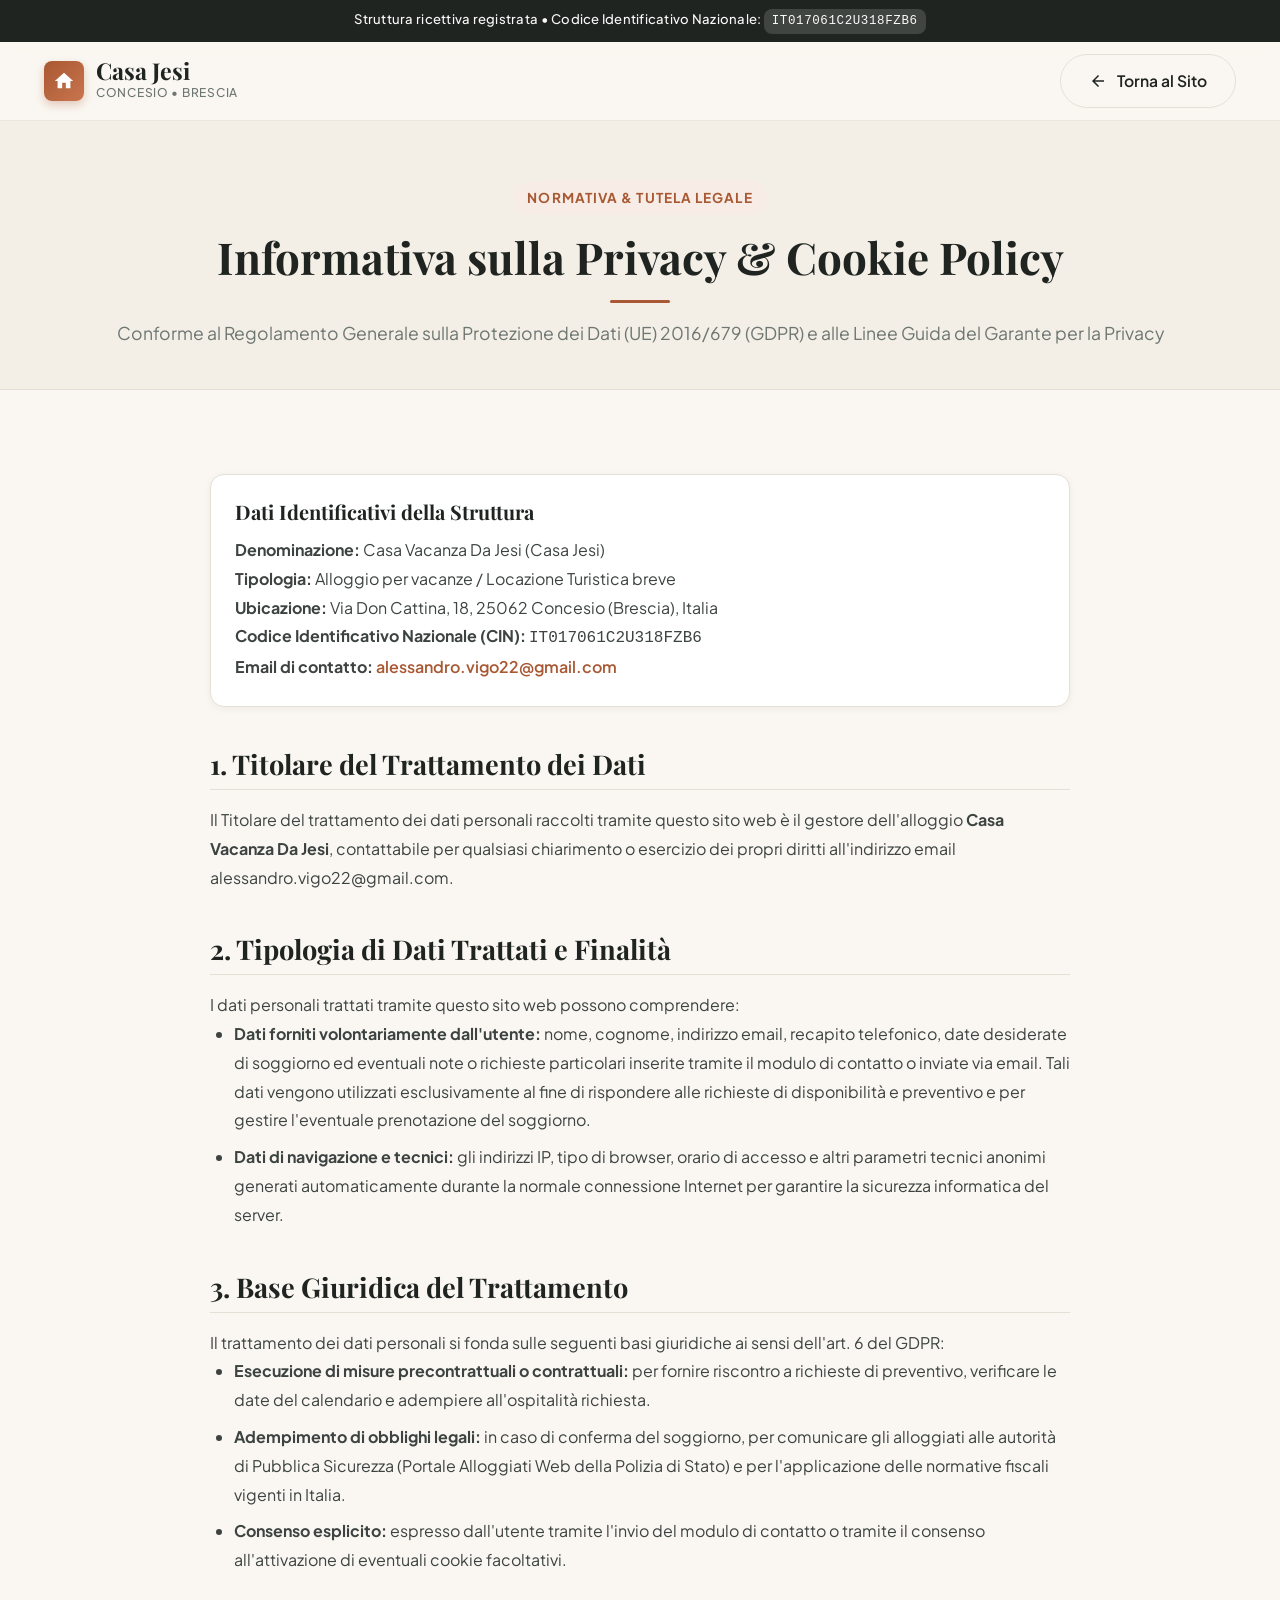
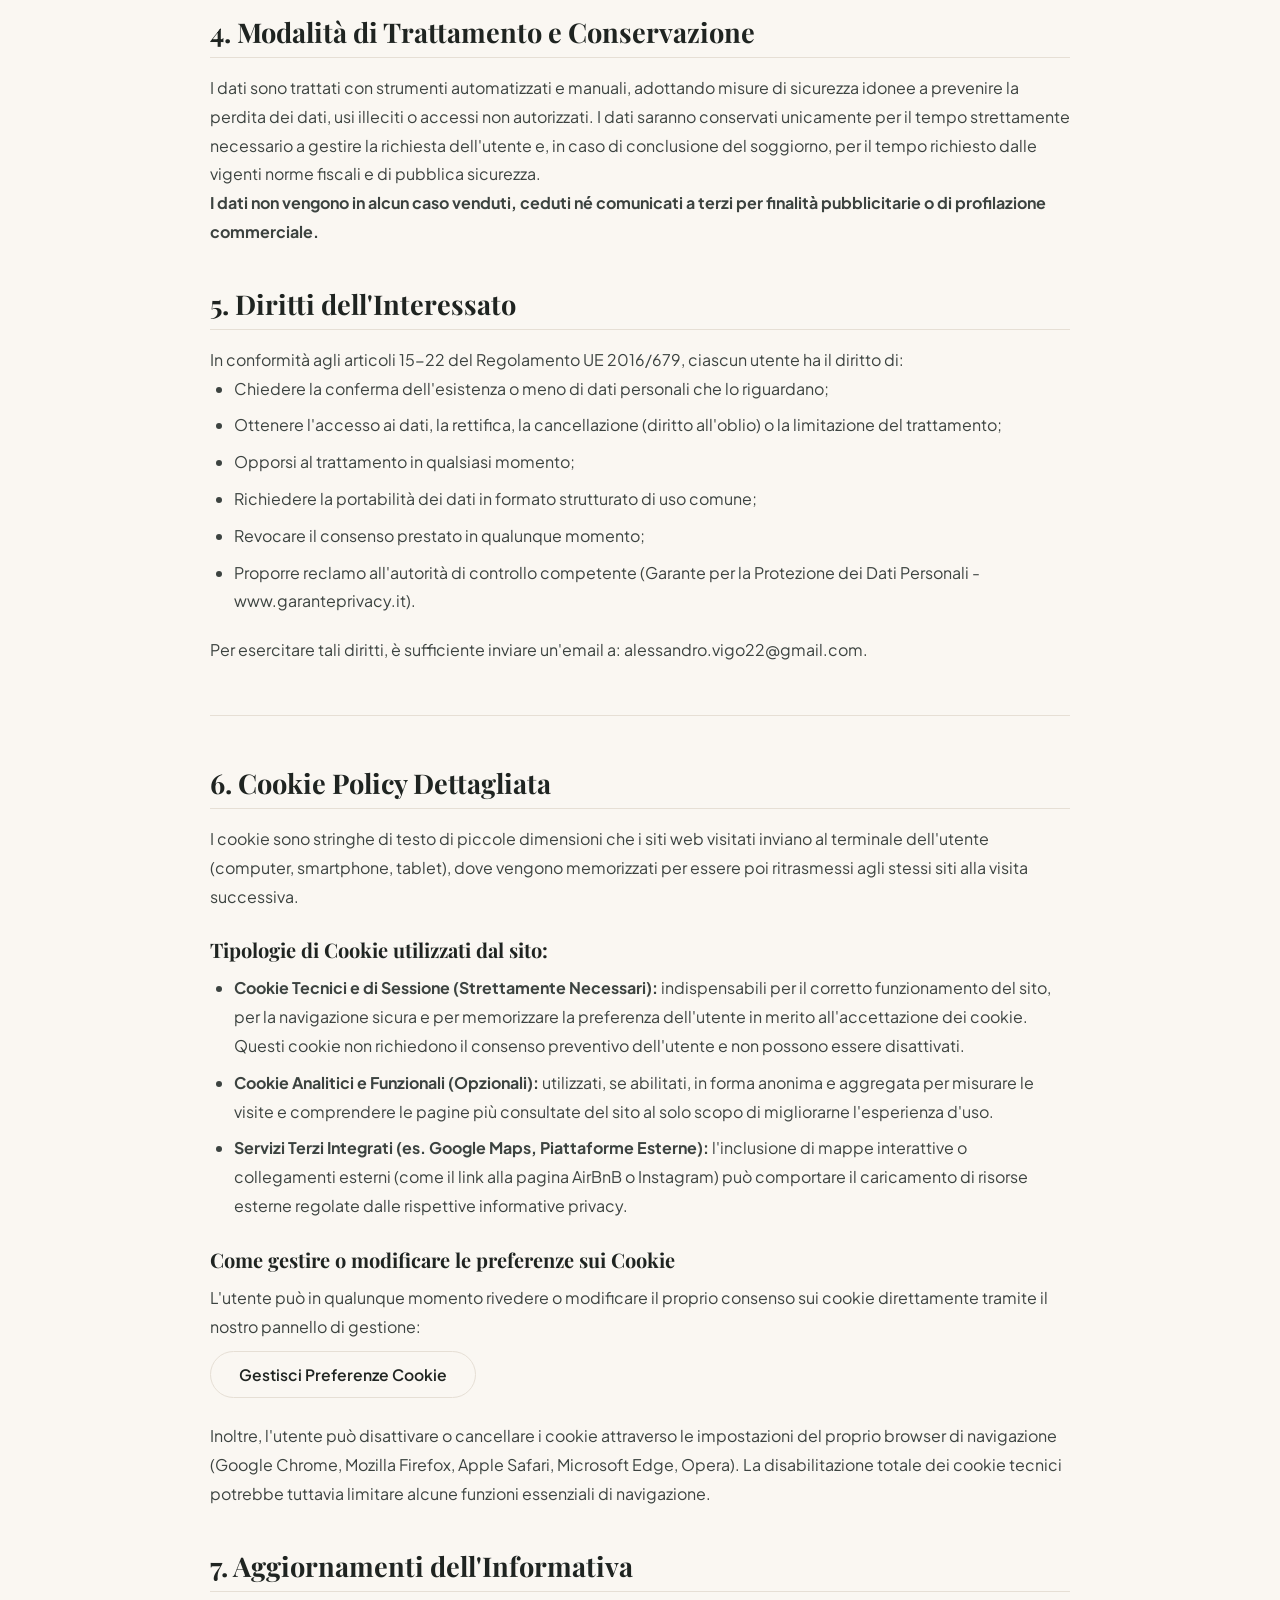
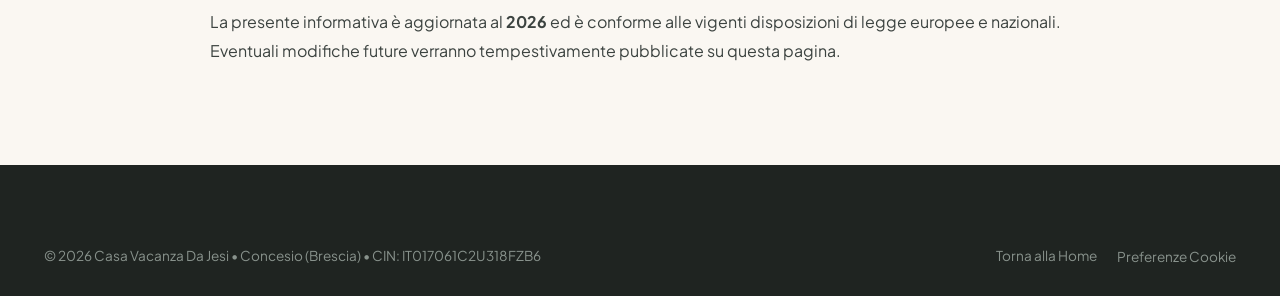
==== BB_Client_Concesio_1/privacy-cookie-policy.html @ 8df3681d "Prima versione del Sito" ====
<!DOCTYPE html>
<html lang="it">
<head>
  <meta charset="UTF-8">
  <meta name="viewport" content="width=device-width, initial-scale=1.0">
  <title>Privacy Policy & Cookie Policy | Casa Vacanza Da Jesi - Concesio (Brescia)</title>
  <meta name="description" content="Informativa sul trattamento dei dati personali (GDPR) e Cookie Policy di Casa Vacanza Da Jesi a Concesio, Brescia. Trasparenza e tutela legale.">
  <meta name="robots" content="noindex, follow">

  <!-- Google Fonts -->
  <link rel="preconnect" href="https://fonts.googleapis.com">
  <link rel="preconnect" href="https://fonts.gstatic.com" crossorigin>
  <link href="https://fonts.googleapis.com/css2?family=Playfair+Display:ital,wght@0,500;0,700;1,400&family=Plus+Jakarta+Sans:wght@400;500;600;700&display=swap" rel="stylesheet">

  <link rel="stylesheet" href="css/style.css">
  <style>
    .legal-page-header {
      padding: 60px 0 40px;
      background: var(--color-bg-alt);
      border-bottom: 1px solid var(--color-border);
      text-align: center;
    }
    .legal-content {
      padding: 60px 0 100px;
      max-width: 860px;
      margin: 0 auto;
      font-size: 1rem;
      line-height: 1.8;
      color: var(--color-text);
    }
    .legal-content h2 {
      font-size: 1.7rem;
      margin: 40px 0 16px;
      padding-bottom: 8px;
      border-bottom: 1px solid var(--color-border);
    }
    .legal-content h3 {
      font-size: 1.25rem;
      margin: 26px 0 12px;
    }
    .legal-content ul {
      list-style: disc;
      margin-left: 24px;
      margin-bottom: 20px;
    }
    .legal-content li {
      margin-bottom: 8px;
    }
    .legal-badge-card {
      background: var(--color-white);
      border: 1px solid var(--color-border);
      border-radius: var(--radius-md);
      padding: 24px;
      margin: 24px 0 36px;
      box-shadow: var(--shadow-sm);
    }
  </style>
</head>
<body>

  <!-- Top Announcement -->
  <div class="top-announcement">
    <span>Struttura ricettiva registrata • Codice Identificativo Nazionale: <span class="cin-badge">IT017061C2U318FZB6</span></span>
  </div>

  <!-- Header -->
  <header class="site-header">
    <div class="container">
      <div class="nav-wrapper">
        <a href="index.html" class="brand-logo" aria-label="Torna alla Home">
          <div class="brand-logo-icon">
            <svg viewBox="0 0 24 24"><path d="M10 20v-6h4v6h5v-8h3L12 3 2 12h3v8z"/></svg>
          </div>
          <div class="brand-title-wrap">
            <span class="brand-name">Casa Jesi</span>
            <span class="brand-tagline">Concesio • Brescia</span>
          </div>
        </a>

        <div class="header-cta-group">
          <a href="index.html" class="btn btn-outline">
            <svg viewBox="0 0 24 24"><path d="M20 11H7.83l5.59-5.59L12 4l-8 8 8 8 1.41-1.41L7.83 13H20v-2z"/></svg>
            Torna al Sito
          </a>
        </div>
      </div>
    </div>
  </header>

  <!-- Legal Header -->
  <div class="legal-page-header">
    <div class="container">
      <span class="section-badge">Normativa & Tutela Legale</span>
      <h1 class="section-title">Informativa sulla Privacy & Cookie Policy</h1>
      <p class="section-subtitle">Conforme al Regolamento Generale sulla Protezione dei Dati (UE) 2016/679 (GDPR) e alle Linee Guida del Garante per la Privacy</p>
    </div>
  </div>

  <!-- Main Legal Content -->
  <main class="container legal-content">

    <div class="legal-badge-card">
      <h3 style="margin-top:0;">Dati Identificativi della Struttura</h3>
      <p><strong>Denominazione:</strong> Casa Vacanza Da Jesi (Casa Jesi)</p>
      <p><strong>Tipologia:</strong> Alloggio per vacanze / Locazione Turistica breve</p>
      <p><strong>Ubicazione:</strong> Via Don Cattina, 18, 25062 Concesio (Brescia), Italia</p>
      <p><strong>Codice Identificativo Nazionale (CIN):</strong> <code>IT017061C2U318FZB6</code></p>
      <p><strong>Email di contatto:</strong> <a href="mailto:alessandro.vigo22@gmail.com" style="color:var(--color-primary); font-weight:600;">alessandro.vigo22@gmail.com</a></p>
    </div>

    <h2>1. Titolare del Trattamento dei Dati</h2>
    <p>Il Titolare del trattamento dei dati personali raccolti tramite questo sito web è il gestore dell'alloggio <strong>Casa Vacanza Da Jesi</strong>, contattabile per qualsiasi chiarimento o esercizio dei propri diritti all'indirizzo email <a href="mailto:alessandro.vigo22@gmail.com">alessandro.vigo22@gmail.com</a>.</p>

    <h2>2. Tipologia di Dati Trattati e Finalità</h2>
    <p>I dati personali trattati tramite questo sito web possono comprendere:</p>
    <ul>
      <li><strong>Dati forniti volontariamente dall'utente:</strong> nome, cognome, indirizzo email, recapito telefonico, date desiderate di soggiorno ed eventuali note o richieste particolari inserite tramite il modulo di contatto o inviate via email. Tali dati vengono utilizzati esclusivamente al fine di rispondere alle richieste di disponibilità e preventivo e per gestire l'eventuale prenotazione del soggiorno.</li>
      <li><strong>Dati di navigazione e tecnici:</strong> gli indirizzi IP, tipo di browser, orario di accesso e altri parametri tecnici anonimi generati automaticamente durante la normale connessione Internet per garantire la sicurezza informatica del server.</li>
    </ul>

    <h2>3. Base Giuridica del Trattamento</h2>
    <p>Il trattamento dei dati personali si fonda sulle seguenti basi giuridiche ai sensi dell'art. 6 del GDPR:</p>
    <ul>
      <li><strong>Esecuzione di misure precontrattuali o contrattuali:</strong> per fornire riscontro a richieste di preventivo, verificare le date del calendario e adempiere all'ospitalità richiesta.</li>
      <li><strong>Adempimento di obblighi legali:</strong> in caso di conferma del soggiorno, per comunicare gli alloggiati alle autorità di Pubblica Sicurezza (Portale Alloggiati Web della Polizia di Stato) e per l'applicazione delle normative fiscali vigenti in Italia.</li>
      <li><strong>Consenso esplicito:</strong> espresso dall'utente tramite l'invio del modulo di contatto o tramite il consenso all'attivazione di eventuali cookie facoltativi.</li>
    </ul>

    <h2>4. Modalità di Trattamento e Conservazione</h2>
    <p>I dati sono trattati con strumenti automatizzati e manuali, adottando misure di sicurezza idonee a prevenire la perdita dei dati, usi illeciti o accessi non autorizzati. I dati saranno conservati unicamente per il tempo strettamente necessario a gestire la richiesta dell'utente e, in caso di conclusione del soggiorno, per il tempo richiesto dalle vigenti norme fiscali e di pubblica sicurezza.</p>
    <p><strong>I dati non vengono in alcun caso venduti, ceduti né comunicati a terzi per finalità pubblicitarie o di profilazione commerciale.</strong></p>

    <h2>5. Diritti dell'Interessato</h2>
    <p>In conformità agli articoli 15-22 del Regolamento UE 2016/679, ciascun utente ha il diritto di:</p>
    <ul>
      <li>Chiedere la conferma dell'esistenza o meno di dati personali che lo riguardano;</li>
      <li>Ottenere l'accesso ai dati, la rettifica, la cancellazione (diritto all'oblio) o la limitazione del trattamento;</li>
      <li>Opporsi al trattamento in qualsiasi momento;</li>
      <li>Richiedere la portabilità dei dati in formato strutturato di uso comune;</li>
      <li>Revocare il consenso prestato in qualunque momento;</li>
      <li>Proporre reclamo all'autorità di controllo competente (Garante per la Protezione dei Dati Personali - <a href="https://www.garanteprivacy.it" target="_blank" rel="noopener">www.garanteprivacy.it</a>).</li>
    </ul>
    <p>Per esercitare tali diritti, è sufficiente inviare un'email a: <a href="mailto:alessandro.vigo22@gmail.com">alessandro.vigo22@gmail.com</a>.</p>

    <hr style="margin: 50px 0; border: none; border-top: 1px solid var(--color-border);">

    <h2>6. Cookie Policy Dettagliata</h2>
    <p>I cookie sono stringhe di testo di piccole dimensioni che i siti web visitati inviano al terminale dell'utente (computer, smartphone, tablet), dove vengono memorizzati per essere poi ritrasmessi agli stessi siti alla visita successiva.</p>

    <h3>Tipologie di Cookie utilizzati dal sito:</h3>
    <ul>
      <li><strong>Cookie Tecnici e di Sessione (Strettamente Necessari):</strong> indispensabili per il corretto funzionamento del sito, per la navigazione sicura e per memorizzare la preferenza dell'utente in merito all'accettazione dei cookie. Questi cookie non richiedono il consenso preventivo dell'utente e non possono essere disattivati.</li>
      <li><strong>Cookie Analitici e Funzionali (Opzionali):</strong> utilizzati, se abilitati, in forma anonima e aggregata per misurare le visite e comprendere le pagine più consultate del sito al solo scopo di migliorarne l'esperienza d'uso.</li>
      <li><strong>Servizi Terzi Integrati (es. Google Maps, Piattaforme Esterne):</strong> l'inclusione di mappe interattive o collegamenti esterni (come il link alla pagina AirBnB o Instagram) può comportare il caricamento di risorse esterne regolate dalle rispettive informative privacy.</li>
    </ul>

    <h3>Come gestire o modificare le preferenze sui Cookie</h3>
    <p>L'utente può in qualunque momento rivedere o modificare il proprio consenso sui cookie direttamente tramite il nostro pannello di gestione:</p>
    <p>
      <button type="button" class="btn btn-outline manage-cookies-trigger" style="margin-top: 10px;">
        Gestisci Preferenze Cookie
      </button>
    </p>

    <p style="margin-top: 24px;">Inoltre, l'utente può disattivare o cancellare i cookie attraverso le impostazioni del proprio browser di navigazione (Google Chrome, Mozilla Firefox, Apple Safari, Microsoft Edge, Opera). La disabilitazione totale dei cookie tecnici potrebbe tuttavia limitare alcune funzioni essenziali di navigazione.</p>

    <h2>7. Aggiornamenti dell'Informativa</h2>
    <p>La presente informativa è aggiornata al <strong>2026</strong> ed è conforme alle vigenti disposizioni di legge europee e nazionali. Eventuali modifiche future verranno tempestivamente pubblicate su questa pagina.</p>

  </main>

  <!-- Footer -->
  <footer class="site-footer">
    <div class="container">
      <div class="footer-bottom" style="border:none; padding-top:0;">
        <p>&copy; 2026 Casa Vacanza Da Jesi • Concesio (Brescia) • CIN: IT017061C2U318FZB6</p>
        <div class="footer-legal-links">
          <a href="index.html">Torna alla Home</a>
          <button type="button" class="manage-cookies-trigger">Preferenze Cookie</button>
        </div>
      </div>
    </div>
  </footer>

  <!-- Modale Preferenze Cookie -->
  <div class="cookie-modal-overlay" id="cookieModal" role="dialog" aria-modal="true" aria-labelledby="cookieModalTitle">
    <div class="cookie-modal">
      <div class="cookie-modal-header">
        <h3 id="cookieModalTitle">Preferenze sui Cookie</h3>
        <button type="button" class="cookie-modal-close" id="cookieModalClose" aria-label="Chiudi modale">&times;</button>
      </div>
      <div class="cookie-modal-body">
        <p>In conformità al Regolamento UE 2016/679 (GDPR), puoi scegliere quali categorie di cookie autorizzare durante la navigazione.</p>
        
        <div class="cookie-category">
          <div class="cookie-cat-top">
            <h4>Cookie Tecnici & Funzionali</h4>
            <span class="cookie-cat-status">Sempre Attivi</span>
          </div>
          <p>Indispensabili per consentire la corretta fruizione dei contenuti, la navigazione fluida e la memorizzazione della scelta del consenso.</p>
        </div>

        <div class="cookie-category">
          <div class="cookie-cat-top">
            <h4>Cookie Analitici Anonimi</h4>
            <label class="switch">
              <input type="checkbox" id="cookieAnalytics" checked>
              <span class="slider"></span>
            </label>
          </div>
          <p>Consentono di raccogliere dati statistici aggregati ed anonimi sulle visite al fine di ottimizzare prestazioni e usabilità del sito.</p>
        </div>

        <div class="cookie-category">
          <div class="cookie-cat-top">
            <h4>Cookie di Terze Parti & Mappe</h4>
            <label class="switch">
              <input type="checkbox" id="cookieMarketing">
              <span class="slider"></span>
            </label>
          </div>
          <p>Utilizzati per consentire l'interazione con servizi esterni avanzati come mappe interattive esterne e contenuti multimediali.</p>
        </div>
      </div>
      <div class="cookie-modal-footer">
        <button type="button" class="btn btn-outline" onclick="document.getElementById('cookieModal').classList.remove('active');">Annulla</button>
        <button type="button" class="btn btn-primary" id="cookieSavePrefs">Salva Preferenze</button>
      </div>
    </div>
  </div>

  <script src="js/main.js"></script>
</body>
</html>
---- BB_Client_Concesio_1/css/style.css ----
/* ==========================================================================
   CASA VACANZA DA JESI - CONCESIO (BRESCIA)
   Stile Elegante, Moderno e Totalmente Responsive
   ========================================================================== */

:root {
  /* Palette cromatica calda e raffinata */
  --color-primary: #a85832;
  --color-primary-hover: #8e4725;
  --color-primary-light: #f7ede6;
  --color-primary-rgb: 168, 88, 50;

  --color-accent: #2e5339;
  --color-accent-light: #eaf2ec;
  --color-gold: #c59b27;
  --color-airbnb: #ff385c;
  --color-airbnb-hover: #e00b41;

  --color-dark: #1f2421;
  --color-dark-surface: #2b322e;
  --color-text: #3c4340;
  --color-text-muted: #6e7672;
  --color-text-light: #f8f9fa;

  --color-bg: #faf7f2;
  --color-bg-alt: #f3eee6;
  --color-white: #ffffff;
  --color-border: #e6dfd5;
  --color-border-subtle: #efeae2;

  /* Tipografia */
  --font-serif: 'Playfair Display', Georgia, serif;
  --font-sans: 'Plus Jakarta Sans', -apple-system, BlinkMacSystemFont, 'Segoe UI', Roboto, Helvetica, Arial, sans-serif;

  /* Transizioni ed ombreggiature */
  --transition-fast: 0.2s cubic-bezier(0.16, 1, 0.3, 1);
  --transition-normal: 0.35s cubic-bezier(0.16, 1, 0.3, 1);
  --shadow-sm: 0 2px 8px rgba(31, 36, 33, 0.05);
  --shadow-md: 0 8px 24px rgba(31, 36, 33, 0.08);
  --shadow-lg: 0 16px 40px rgba(31, 36, 33, 0.12);
  --shadow-xl: 0 24px 60px rgba(31, 36, 33, 0.16);

  /* Spaziature e raggio */
  --radius-sm: 8px;
  --radius-md: 14px;
  --radius-lg: 20px;
  --radius-full: 9999px;
  --container-max: 1240px;
}

/* Reset universale */
*, *::before, *::after {
  box-sizing: border-box;
  margin: 0;
  padding: 0;
}

html {
  font-size: 16px;
  scroll-behavior: smooth;
  scroll-padding-top: 80px;
  -webkit-text-size-adjust: 100%;
}

body {
  font-family: var(--font-sans);
  background-color: var(--color-bg);
  color: var(--color-text);
  line-height: 1.65;
  -webkit-font-smoothing: antialiased;
  -moz-osx-font-smoothing: grayscale;
  overflow-x: hidden;
}

img {
  max-width: 100%;
  height: auto;
  display: block;
}

a {
  color: inherit;
  text-decoration: none;
  transition: color var(--transition-fast);
}

button, input, select, textarea {
  font-family: inherit;
  font-size: inherit;
}

ul {
  list-style: none;
}

.container {
  width: 100%;
  max-width: var(--container-max);
  margin-left: auto;
  margin-right: auto;
  padding-left: 24px;
  padding-right: 24px;
}

/* ==========================================================================
   TIPOGRAFIA & TITOLI
   ========================================================================== */

h1, h2, h3, h4, h5, h6 {
  font-family: var(--font-serif);
  color: var(--color-dark);
  line-height: 1.25;
  font-weight: 700;
}

.section-badge {
  display: inline-flex;
  align-items: center;
  gap: 8px;
  padding: 6px 14px;
  background-color: var(--color-primary-light);
  color: var(--color-primary);
  font-size: 0.85rem;
  font-weight: 700;
  letter-spacing: 0.08em;
  text-transform: uppercase;
  border-radius: var(--radius-full);
  margin-bottom: 14px;
}

.section-badge svg {
  width: 14px;
  height: 14px;
  fill: currentColor;
}

.section-header {
  text-align: center;
  max-width: 760px;
  margin: 0 auto 52px;
}

.section-title {
  font-size: clamp(2rem, 3.5vw, 2.75rem);
  margin-bottom: 16px;
  position: relative;
}

.section-title::after {
  content: '';
  display: block;
  width: 60px;
  height: 3px;
  background-color: var(--color-primary);
  margin: 16px auto 0;
  border-radius: 2px;
}

.section-subtitle {
  font-size: 1.1rem;
  color: var(--color-text-muted);
  line-height: 1.7;
}

/* ==========================================================================
   PULSANTI & COMPONENTI UI
   ========================================================================== */

.btn {
  display: inline-flex;
  align-items: center;
  justify-content: center;
  gap: 10px;
  padding: 13px 28px;
  border-radius: var(--radius-full);
  font-weight: 600;
  font-size: 0.98rem;
  cursor: pointer;
  border: 1px solid transparent;
  transition: all var(--transition-normal);
  text-align: center;
  white-space: nowrap;
}

.btn svg {
  width: 18px;
  height: 18px;
  fill: currentColor;
  flex-shrink: 0;
  transition: transform var(--transition-fast);
}

.btn:hover svg {
  transform: translateX(3px);
}

.btn-primary {
  background-color: var(--color-primary);
  color: var(--color-white);
  box-shadow: 0 4px 14px rgba(var(--color-primary-rgb), 0.35);
}

.btn-primary:hover {
  background-color: var(--color-primary-hover);
  box-shadow: 0 6px 20px rgba(var(--color-primary-rgb), 0.45);
  transform: translateY(-2px);
}

.btn-airbnb {
  background-color: var(--color-airbnb);
  color: var(--color-white);
  box-shadow: 0 4px 14px rgba(255, 56, 92, 0.35);
}

.btn-airbnb:hover {
  background-color: var(--color-airbnb-hover);
  box-shadow: 0 6px 20px rgba(255, 56, 92, 0.45);
  transform: translateY(-2px);
}

.btn-outline {
  background-color: transparent;
  color: var(--color-dark);
  border-color: var(--color-border);
}

.btn-outline:hover {
  background-color: var(--color-white);
  border-color: var(--color-primary);
  color: var(--color-primary);
  transform: translateY(-2px);
  box-shadow: var(--shadow-sm);
}

.btn-white {
  background-color: var(--color-white);
  color: var(--color-dark);
  box-shadow: var(--shadow-md);
}

.btn-white:hover {
  background-color: var(--color-primary-light);
  color: var(--color-primary);
  transform: translateY(-2px);
}

/* ==========================================================================
   TOP BAR AVVISO & CIN IDENTIFICATIVO
   ========================================================================== */

.top-announcement {
  background-color: var(--color-dark);
  color: var(--color-text-light);
  font-size: 0.82rem;
  padding: 8px 16px;
  display: flex;
  align-items: center;
  justify-content: center;
  gap: 16px;
  text-align: center;
  font-weight: 500;
  letter-spacing: 0.02em;
}

.top-announcement a {
  color: #ff9d76;
  text-decoration: underline;
  margin-left: 6px;
}

.top-announcement a:hover {
  color: var(--color-white);
}

.cin-badge {
  display: inline-block;
  background: rgba(255, 255, 255, 0.15);
  padding: 2px 8px;
  border-radius: var(--radius-sm);
  font-family: monospace;
  font-size: 0.78rem;
  letter-spacing: 0.05em;
}

/* ==========================================================================
   HEADER & NAVBAR
   ========================================================================== */

.site-header {
  position: sticky;
  top: 0;
  z-index: 1000;
  background-color: rgba(250, 247, 242, 0.95);
  backdrop-filter: blur(12px);
  -webkit-backdrop-filter: blur(12px);
  border-bottom: 1px solid rgba(230, 223, 213, 0.7);
  transition: all var(--transition-normal);
}

.site-header.scrolled {
  background-color: rgba(255, 255, 255, 0.98);
  box-shadow: var(--shadow-md);
  border-bottom-color: var(--color-border);
}

.nav-wrapper {
  display: flex;
  align-items: center;
  justify-content: space-between;
  height: 78px;
}

.brand-logo {
  display: flex;
  align-items: center;
  gap: 12px;
  font-family: var(--font-serif);
  font-size: 1.45rem;
  font-weight: 700;
  color: var(--color-dark);
}

.brand-logo-icon {
  width: 40px;
  height: 40px;
  background: linear-gradient(135deg, var(--color-primary), #c9754f);
  color: var(--color-white);
  border-radius: var(--radius-sm);
  display: flex;
  align-items: center;
  justify-content: center;
  box-shadow: 0 4px 10px rgba(var(--color-primary-rgb), 0.3);
}

.brand-logo-icon svg {
  width: 22px;
  height: 22px;
  fill: currentColor;
}

.brand-title-wrap {
  display: flex;
  flex-direction: column;
}

.brand-name {
  line-height: 1.1;
}

.brand-tagline {
  font-family: var(--font-sans);
  font-size: 0.75rem;
  font-weight: 500;
  color: var(--color-text-muted);
  letter-spacing: 0.06em;
  text-transform: uppercase;
}

.nav-links {
  display: flex;
  align-items: center;
  gap: 28px;
}

.nav-link {
  font-size: 0.95rem;
  font-weight: 500;
  color: var(--color-text);
  position: relative;
  padding: 6px 0;
}

.nav-link::after {
  content: '';
  position: absolute;
  bottom: 0;
  left: 0;
  width: 0;
  height: 2px;
  background-color: var(--color-primary);
  transition: width var(--transition-fast);
}

.nav-link:hover {
  color: var(--color-primary);
}

.nav-link:hover::after {
  width: 100%;
}

.header-cta-group {
  display: flex;
  align-items: center;
  gap: 12px;
}

.mobile-menu-btn {
  display: none;
  background: transparent;
  border: none;
  width: 44px;
  height: 44px;
  cursor: pointer;
  padding: 8px;
  flex-direction: column;
  justify-content: space-around;
  z-index: 1100;
}

.mobile-menu-btn span {
  display: block;
  width: 100%;
  height: 2.5px;
  background-color: var(--color-dark);
  border-radius: 2px;
  transition: all var(--transition-fast);
}

.mobile-menu-btn.active span:nth-child(1) {
  transform: translateY(8px) rotate(45deg);
}

.mobile-menu-btn.active span:nth-child(2) {
  opacity: 0;
}

.mobile-menu-btn.active span:nth-child(3) {
  transform: translateY(-8px) rotate(-45deg);
}

/* ==========================================================================
   HERO SECTION
   ========================================================================== */

.hero-section {
  position: relative;
  min-height: calc(100vh - 120px);
  display: flex;
  align-items: center;
  padding: 60px 0 90px;
  background: radial-gradient(circle at 10% 20%, rgba(168, 88, 50, 0.06) 0%, transparent 60%),
              radial-gradient(circle at 90% 80%, rgba(46, 83, 57, 0.05) 0%, transparent 60%),
              var(--color-bg);
  overflow: hidden;
}

.hero-grid {
  display: grid;
  grid-template-columns: 1.15fr 0.85fr;
  gap: 50px;
  align-items: center;
}

.hero-content {
  z-index: 2;
}

.airbnb-badge-hero {
  display: inline-flex;
  align-items: center;
  gap: 8px;
  background: var(--color-white);
  border: 1px solid var(--color-border);
  padding: 7px 16px;
  border-radius: var(--radius-full);
  font-size: 0.88rem;
  font-weight: 600;
  color: var(--color-dark);
  box-shadow: var(--shadow-sm);
  margin-bottom: 22px;
}

.airbnb-badge-hero svg.icon-airbnb {
  width: 18px;
  height: 18px;
  fill: var(--color-airbnb);
}

.airbnb-badge-hero .rating-stars {
  color: #f5a623;
  display: inline-flex;
  gap: 2px;
}

.hero-title {
  font-size: clamp(2.4rem, 4.5vw, 3.8rem);
  line-height: 1.15;
  margin-bottom: 20px;
  color: var(--color-dark);
}

.hero-title span.highlight {
  color: var(--color-primary);
  font-style: italic;
  font-weight: 400;
}

.hero-description {
  font-size: 1.15rem;
  line-height: 1.7;
  color: var(--color-text-muted);
  margin-bottom: 34px;
  max-width: 580px;
}

.hero-actions {
  display: flex;
  flex-wrap: wrap;
  gap: 16px;
  margin-bottom: 40px;
}

.hero-features-pill {
  display: flex;
  flex-wrap: wrap;
  gap: 10px;
  padding-top: 24px;
  border-top: 1px solid var(--color-border);
}

.feature-pill-item {
  display: inline-flex;
  align-items: center;
  gap: 7px;
  padding: 6px 14px;
  background: var(--color-white);
  border: 1px solid var(--color-border-subtle);
  border-radius: var(--radius-full);
  font-size: 0.85rem;
  font-weight: 500;
  color: var(--color-dark);
  box-shadow: 0 1px 4px rgba(0,0,0,0.03);
}

.feature-pill-item svg {
  width: 16px;
  height: 16px;
  fill: var(--color-primary);
}

/* Immagine Hero Visual */
.hero-visual {
  position: relative;
  z-index: 1;
}

.hero-card-main {
  position: relative;
  border-radius: var(--radius-lg);
  overflow: hidden;
  box-shadow: var(--shadow-xl);
  border: 6px solid var(--color-white);
}

.hero-card-main img {
  width: 100%;
  height: 480px;
  object-fit: cover;
  transition: transform 0.6s ease;
}

.hero-card-main:hover img {
  transform: scale(1.03);
}

.hero-floating-card {
  position: absolute;
  bottom: -24px;
  left: -24px;
  background: rgba(255, 255, 255, 0.95);
  backdrop-filter: blur(10px);
  padding: 18px 24px;
  border-radius: var(--radius-md);
  box-shadow: var(--shadow-lg);
  border: 1px solid var(--color-border);
  display: flex;
  align-items: center;
  gap: 16px;
  max-width: 290px;
}

.floating-icon {
  width: 46px;
  height: 46px;
  border-radius: 50%;
  background: var(--color-primary-light);
  color: var(--color-primary);
  display: flex;
  align-items: center;
  justify-content: center;
  flex-shrink: 0;
}

.floating-icon svg {
  width: 24px;
  height: 24px;
  fill: currentColor;
}

.floating-text h4 {
  font-family: var(--font-sans);
  font-size: 0.95rem;
  font-weight: 700;
  margin-bottom: 2px;
}

.floating-text p {
  font-size: 0.8rem;
  color: var(--color-text-muted);
  line-height: 1.3;
}

/* ==========================================================================
   SEZIONE PANORAMICA CASA & PUNTI DI FORZA
   ========================================================================== */

.about-section {
  padding: 100px 0;
  background-color: var(--color-white);
}

.about-grid {
  display: grid;
  grid-template-columns: 1fr 1fr;
  gap: 60px;
  align-items: center;
}

.about-images-collage {
  position: relative;
  display: grid;
  grid-template-columns: 1.2fr 0.8fr;
  gap: 18px;
}

.collage-item {
  border-radius: var(--radius-md);
  overflow: hidden;
  box-shadow: var(--shadow-md);
}

.collage-item img {
  width: 100%;
  height: 100%;
  object-fit: cover;
  transition: transform var(--transition-normal);
}

.collage-item:hover img {
  transform: scale(1.05);
}

.collage-item.main {
  grid-row: span 2;
  height: 460px;
}

.collage-item.sub {
  height: 221px;
}

.about-text h2 {
  font-size: clamp(2rem, 3.2vw, 2.6rem);
  margin-bottom: 20px;
}

.about-text p {
  font-size: 1.05rem;
  color: var(--color-text);
  margin-bottom: 20px;
  line-height: 1.75;
}

.stats-grid {
  display: grid;
  grid-template-columns: repeat(4, 1fr);
  gap: 16px;
  margin: 34px 0;
  padding: 24px;
  background: var(--color-bg);
  border-radius: var(--radius-md);
  border: 1px solid var(--color-border);
}

.stat-item {
  text-align: center;
}

.stat-number {
  font-family: var(--font-serif);
  font-size: 2.2rem;
  font-weight: 700;
  color: var(--color-primary);
  line-height: 1;
  margin-bottom: 6px;
}

.stat-label {
  font-size: 0.82rem;
  font-weight: 600;
  color: var(--color-text-muted);
  text-transform: uppercase;
  letter-spacing: 0.05em;
}

/* ==========================================================================
   GALLERIA AMBIENTI (INTERATTIVA & LIGHTBOX)
   ========================================================================== */

.gallery-section {
  padding: 100px 0;
  background-color: var(--color-bg);
}

.gallery-filter-tabs {
  display: flex;
  align-items: center;
  justify-content: center;
  flex-wrap: wrap;
  gap: 10px;
  margin-bottom: 40px;
}

.filter-btn {
  background: var(--color-white);
  border: 1px solid var(--color-border);
  padding: 9px 20px;
  border-radius: var(--radius-full);
  font-size: 0.92rem;
  font-weight: 600;
  color: var(--color-dark);
  cursor: pointer;
  transition: all var(--transition-fast);
}

.filter-btn:hover {
  background: var(--color-primary-light);
  border-color: var(--color-primary);
  color: var(--color-primary);
}

.filter-btn.active {
  background: var(--color-primary);
  color: var(--color-white);
  border-color: var(--color-primary);
  box-shadow: 0 4px 12px rgba(var(--color-primary-rgb), 0.3);
}

.gallery-grid {
  display: grid;
  grid-template-columns: repeat(auto-fill, minmax(350px, 1fr));
  gap: 24px;
}

.gallery-card {
  position: relative;
  background: var(--color-white);
  border-radius: var(--radius-md);
  overflow: hidden;
  box-shadow: var(--shadow-sm);
  border: 1px solid var(--color-border);
  cursor: pointer;
  transition: all var(--transition-normal);
}

.gallery-card:hover {
  transform: translateY(-6px);
  box-shadow: var(--shadow-lg);
  border-color: var(--color-primary-light);
}

.gallery-img-wrap {
  position: relative;
  width: 100%;
  height: 250px;
  overflow: hidden;
  background-color: #eee;
}

.gallery-img-wrap img {
  width: 100%;
  height: 100%;
  object-fit: cover;
  transition: transform 0.5s ease;
}

.gallery-card:hover .gallery-img-wrap img {
  transform: scale(1.08);
}

.gallery-badge {
  position: absolute;
  top: 14px;
  left: 14px;
  background: rgba(31, 36, 33, 0.75);
  backdrop-filter: blur(6px);
  color: var(--color-white);
  font-size: 0.78rem;
  font-weight: 600;
  text-transform: uppercase;
  letter-spacing: 0.05em;
  padding: 4px 10px;
  border-radius: var(--radius-full);
}

.gallery-zoom-overlay {
  position: absolute;
  inset: 0;
  background: rgba(0, 0, 0, 0.35);
  display: flex;
  align-items: center;
  justify-content: center;
  opacity: 0;
  transition: opacity var(--transition-fast);
}

.gallery-zoom-icon {
  width: 48px;
  height: 48px;
  border-radius: 50%;
  background: var(--color-white);
  color: var(--color-dark);
  display: flex;
  align-items: center;
  justify-content: center;
  box-shadow: var(--shadow-md);
  transform: scale(0.8);
  transition: transform var(--transition-fast);
}

.gallery-zoom-icon svg {
  width: 22px;
  height: 22px;
  fill: currentColor;
}

.gallery-card:hover .gallery-zoom-overlay {
  opacity: 1;
}

.gallery-card:hover .gallery-zoom-icon {
  transform: scale(1);
}

.gallery-card-content {
  padding: 18px 20px;
}

.gallery-card-title {
  font-size: 1.15rem;
  margin-bottom: 4px;
}

.gallery-card-desc {
  font-size: 0.88rem;
  color: var(--color-text-muted);
}

/* ==========================================================================
   LIGHTBOX MODALE
   ========================================================================== */

.lightbox-modal {
  position: fixed;
  inset: 0;
  z-index: 2000;
  background-color: rgba(15, 18, 16, 0.94);
  backdrop-filter: blur(10px);
  display: flex;
  align-items: center;
  justify-content: center;
  padding: 24px;
  opacity: 0;
  pointer-events: none;
  transition: opacity var(--transition-normal);
}

.lightbox-modal.active {
  opacity: 1;
  pointer-events: auto;
}

.lightbox-container {
  position: relative;
  max-width: 1050px;
  width: 100%;
  display: flex;
  flex-direction: column;
  align-items: center;
}

.lightbox-img-wrapper {
  max-height: 80vh;
  width: 100%;
  display: flex;
  align-items: center;
  justify-content: center;
}

.lightbox-img {
  max-width: 100%;
  max-height: 75vh;
  object-fit: contain;
  border-radius: var(--radius-sm);
  box-shadow: 0 20px 50px rgba(0,0,0,0.5);
  border: 1px solid rgba(255,255,255,0.1);
}

.lightbox-caption-bar {
  margin-top: 16px;
  color: var(--color-white);
  text-align: center;
  display: flex;
  justify-content: space-between;
  width: 100%;
  align-items: center;
  font-size: 0.95rem;
}

.lightbox-caption-title {
  font-weight: 600;
  font-family: var(--font-serif);
  font-size: 1.2rem;
}

.lightbox-caption-counter {
  color: rgba(255, 255, 255, 0.6);
  font-size: 0.9rem;
}

.lightbox-btn {
  background: rgba(255, 255, 255, 0.15);
  border: 1px solid rgba(255, 255, 255, 0.2);
  color: var(--color-white);
  width: 48px;
  height: 48px;
  border-radius: 50%;
  display: flex;
  align-items: center;
  justify-content: center;
  cursor: pointer;
  transition: all var(--transition-fast);
}

.lightbox-btn:hover {
  background: var(--color-primary);
  border-color: var(--color-primary);
}

.lightbox-btn svg {
  width: 22px;
  height: 22px;
  fill: currentColor;
}

.lightbox-close-btn {
  position: absolute;
  top: -54px;
  right: 0;
}

.lightbox-nav-btn {
  position: absolute;
  top: 50%;
  transform: translateY(-50%);
}

.lightbox-prev-btn {
  left: -64px;
}

.lightbox-next-btn {
  right: -64px;
}

/* ==========================================================================
   SERVIZI & COMFORT
   ========================================================================== */

.amenities-section {
  padding: 100px 0;
  background-color: var(--color-white);
}

.amenities-grid {
  display: grid;
  grid-template-columns: repeat(auto-fill, minmax(280px, 1fr));
  gap: 28px;
}

.amenity-card {
  background: var(--color-bg);
  border: 1px solid var(--color-border);
  padding: 30px 24px;
  border-radius: var(--radius-md);
  transition: all var(--transition-normal);
  display: flex;
  flex-direction: column;
  gap: 14px;
}

.amenity-card:hover {
  background: var(--color-white);
  border-color: var(--color-primary-light);
  transform: translateY(-4px);
  box-shadow: var(--shadow-md);
}

.amenity-icon-box {
  width: 52px;
  height: 52px;
  border-radius: var(--radius-sm);
  background: var(--color-primary-light);
  color: var(--color-primary);
  display: flex;
  align-items: center;
  justify-content: center;
}

.amenity-icon-box svg {
  width: 26px;
  height: 26px;
  fill: currentColor;
}

.amenity-card h3 {
  font-family: var(--font-sans);
  font-size: 1.15rem;
  font-weight: 700;
  color: var(--color-dark);
}

.amenity-card p {
  font-size: 0.92rem;
  color: var(--color-text-muted);
  line-height: 1.6;
}

/* ==========================================================================
   DINTORNI & TERRITORIO (COSA VEDERE DA COSTORIO)
   ========================================================================== */

.surroundings-section {
  padding: 100px 0;
  background-color: var(--color-bg-alt);
}

.attractions-grid {
  display: grid;
  grid-template-columns: repeat(3, 1fr);
  gap: 30px;
}

.attraction-card {
  background: var(--color-white);
  border-radius: var(--radius-md);
  overflow: hidden;
  box-shadow: var(--shadow-sm);
  border: 1px solid var(--color-border);
  display: flex;
  flex-direction: column;
  transition: all var(--transition-normal);
}

.attraction-card:hover {
  transform: translateY(-6px);
  box-shadow: var(--shadow-lg);
  border-color: var(--color-primary);
}

.attraction-header-visual {
  position: relative;
  height: 220px;
  background-color: var(--color-dark-surface);
  overflow: hidden;
}

.attraction-img {
  width: 100%;
  height: 100%;
  object-fit: cover;
  transition: transform 0.6s cubic-bezier(0.16, 1, 0.3, 1);
}

.attraction-card:hover .attraction-img {
  transform: scale(1.08);
}

.attraction-img-overlay {
  position: absolute;
  inset: 0;
  background: linear-gradient(to top, rgba(0, 0, 0, 0.55) 0%, rgba(0, 0, 0, 0.1) 60%, transparent 100%);
  pointer-events: none;
}

.attraction-icon-badge svg {
  width: 32px;
  height: 32px;
  fill: currentColor;
}

.attraction-distance {
  position: absolute;
  top: 14px;
  right: 14px;
  z-index: 2;
  background: rgba(0, 0, 0, 0.65);
  backdrop-filter: blur(4px);
  color: var(--color-white);
  padding: 4px 12px;
  border-radius: var(--radius-full);
  font-size: 0.8rem;
  font-weight: 600;
  display: flex;
  align-items: center;
  gap: 5px;
}

.attraction-distance svg {
  width: 12px;
  height: 12px;
  fill: currentColor;
}

.attraction-content {
  padding: 24px;
  flex: 1;
  display: flex;
  flex-direction: column;
}

.attraction-content h3 {
  font-size: 1.35rem;
  margin-bottom: 8px;
}

.attraction-content p {
  font-size: 0.93rem;
  color: var(--color-text-muted);
  line-height: 1.6;
  margin-bottom: 16px;
  flex: 1;
}

.attraction-tags {
  display: flex;
  flex-wrap: wrap;
  gap: 6px;
}

.attraction-tag {
  background: var(--color-bg);
  border: 1px solid var(--color-border);
  color: var(--color-dark);
  font-size: 0.78rem;
  font-weight: 600;
  padding: 3px 10px;
  border-radius: var(--radius-full);
}

/* ==========================================================================
   COME RAGGIUNGERCI & TRASPORTI & MAPPA
   ========================================================================== */

.transport-section {
  padding: 100px 0;
  background-color: var(--color-white);
}

.transport-layout {
  display: grid;
  grid-template-columns: 1fr 1fr;
  gap: 50px;
  align-items: stretch;
}

.transport-info-box {
  display: flex;
  flex-direction: column;
  justify-content: center;
}

.transport-list {
  display: flex;
  flex-direction: column;
  gap: 20px;
  margin-top: 28px;
}

.transport-item {
  display: flex;
  align-items: flex-start;
  gap: 16px;
  padding: 18px 20px;
  background: var(--color-bg);
  border: 1px solid var(--color-border);
  border-radius: var(--radius-md);
  transition: all var(--transition-fast);
}

.transport-item:hover {
  background: var(--color-white);
  border-color: var(--color-primary-light);
  box-shadow: var(--shadow-sm);
  transform: translateX(4px);
}

.transport-item-icon {
  width: 44px;
  height: 44px;
  border-radius: 50%;
  background: var(--color-primary-light);
  color: var(--color-primary);
  display: flex;
  align-items: center;
  justify-content: center;
  flex-shrink: 0;
}

.transport-item-icon svg {
  width: 22px;
  height: 22px;
  fill: currentColor;
}

.transport-item-text h4 {
  font-family: var(--font-sans);
  font-size: 1.05rem;
  font-weight: 700;
  color: var(--color-dark);
  margin-bottom: 4px;
}

.transport-item-text p {
  font-size: 0.9rem;
  color: var(--color-text-muted);
  line-height: 1.5;
}

.map-container-wrap {
  display: flex;
  flex-direction: column;
  gap: 16px;
}

.map-card {
  position: relative;
  width: 100%;
  height: 100%;
  min-height: 420px;
  border-radius: var(--radius-md);
  overflow: hidden;
  box-shadow: var(--shadow-md);
  border: 1px solid var(--color-border);
}

.map-card iframe {
  width: 100%;
  height: 100%;
  min-height: 420px;
  border: none;
}

.map-actions {
  display: flex;
  gap: 12px;
  flex-wrap: wrap;
}

/* ==========================================================================
   RECENSIONI OSPITI AIRBNB
   ========================================================================== */

.reviews-section {
  padding: 100px 0;
  background-color: var(--color-bg);
}

.reviews-header-card {
  background: var(--color-white);
  border: 1px solid var(--color-border);
  border-radius: var(--radius-md);
  padding: 24px 32px;
  margin-bottom: 40px;
  display: flex;
  align-items: center;
  justify-content: space-between;
  box-shadow: var(--shadow-sm);
}

.reviews-summary-left {
  display: flex;
  align-items: center;
  gap: 20px;
}

.score-display {
  font-family: var(--font-serif);
  font-size: 3.2rem;
  font-weight: 700;
  color: var(--color-dark);
  line-height: 1;
}

.score-stars-wrap {
  display: flex;
  flex-direction: column;
  gap: 4px;
}

.score-stars {
  color: #f5a623;
  display: flex;
  gap: 3px;
}

.score-stars svg {
  width: 18px;
  height: 18px;
  fill: currentColor;
}

.score-caption {
  font-size: 0.9rem;
  color: var(--color-text-muted);
  font-weight: 500;
}

.reviews-grid {
  display: grid;
  grid-template-columns: repeat(3, 1fr);
  gap: 24px;
}

.review-card {
  background: var(--color-white);
  border: 1px solid var(--color-border);
  padding: 28px;
  border-radius: var(--radius-md);
  box-shadow: var(--shadow-sm);
  display: flex;
  flex-direction: column;
  justify-content: space-between;
  transition: all var(--transition-normal);
}

.review-card:hover {
  transform: translateY(-4px);
  box-shadow: var(--shadow-md);
  border-color: var(--color-primary-light);
}

.review-text {
  font-size: 0.96rem;
  line-height: 1.7;
  color: var(--color-text);
  margin-bottom: 20px;
  font-style: italic;
  position: relative;
}

.review-author-wrap {
  display: flex;
  align-items: center;
  gap: 14px;
  border-top: 1px solid var(--color-border-subtle);
  padding-top: 16px;
}

.author-avatar {
  width: 44px;
  height: 44px;
  border-radius: 50%;
  background: var(--color-primary-light);
  color: var(--color-primary);
  font-weight: 700;
  font-size: 1.05rem;
  display: flex;
  align-items: center;
  justify-content: center;
}

.author-info h4 {
  font-family: var(--font-sans);
  font-size: 0.95rem;
  font-weight: 700;
  color: var(--color-dark);
}

.author-info p {
  font-size: 0.8rem;
  color: var(--color-text-muted);
}

/* ==========================================================================
   BANNER AIRBNB & FORM PRENOTAZIONE / CONTATTI
   ========================================================================== */

.booking-section {
  padding: 100px 0;
  background-color: var(--color-white);
}

.booking-banner-card {
  background: linear-gradient(135deg, #1f2421 0%, #2e3b32 100%);
  border-radius: var(--radius-lg);
  padding: 60px;
  color: var(--color-white);
  box-shadow: var(--shadow-xl);
  margin-bottom: 60px;
  display: flex;
  align-items: center;
  justify-content: space-between;
  gap: 40px;
}

.booking-banner-text h2 {
  color: var(--color-white);
  font-size: clamp(2rem, 3.2vw, 2.6rem);
  margin-bottom: 12px;
}

.booking-banner-text p {
  color: rgba(255, 255, 255, 0.85);
  font-size: 1.1rem;
  max-width: 600px;
  line-height: 1.6;
}

.booking-banner-action {
  flex-shrink: 0;
  display: flex;
  flex-direction: column;
  gap: 12px;
  align-items: center;
}

.contact-layout {
  display: grid;
  grid-template-columns: 0.9fr 1.1fr;
  gap: 50px;
}

.contact-direct-card {
  background: var(--color-bg);
  border: 1px solid var(--color-border);
  border-radius: var(--radius-md);
  padding: 36px;
  display: flex;
  flex-direction: column;
  gap: 28px;
}

.contact-direct-card h3 {
  font-size: 1.6rem;
}

.contact-items-list {
  display: flex;
  flex-direction: column;
  gap: 20px;
}

.contact-entry {
  display: flex;
  align-items: flex-start;
  gap: 16px;
}

.contact-entry-icon {
  width: 44px;
  height: 44px;
  border-radius: var(--radius-sm);
  background: var(--color-white);
  border: 1px solid var(--color-border);
  color: var(--color-primary);
  display: flex;
  align-items: center;
  justify-content: center;
  flex-shrink: 0;
}

.contact-entry-icon svg {
  width: 20px;
  height: 20px;
  fill: currentColor;
}

.contact-entry-content h5 {
  font-family: var(--font-sans);
  font-size: 0.82rem;
  text-transform: uppercase;
  letter-spacing: 0.05em;
  color: var(--color-text-muted);
  margin-bottom: 2px;
}

.contact-entry-content a,
.contact-entry-content p {
  font-size: 1.05rem;
  font-weight: 600;
  color: var(--color-dark);
}

.contact-entry-content a:hover {
  color: var(--color-primary);
}

/* Modulo di Contatto & Richiesta Disponibilità */
.booking-form-card {
  background: var(--color-white);
  border: 1px solid var(--color-border);
  border-radius: var(--radius-md);
  padding: 36px;
  box-shadow: var(--shadow-md);
}

.booking-form-card h3 {
  font-size: 1.6rem;
  margin-bottom: 8px;
}

.booking-form-card p {
  color: var(--color-text-muted);
  font-size: 0.95rem;
  margin-bottom: 24px;
}

.form-grid-row {
  display: grid;
  grid-template-columns: 1fr 1fr;
  gap: 18px;
  margin-bottom: 18px;
}

.form-group {
  display: flex;
  flex-direction: column;
  gap: 8px;
  margin-bottom: 18px;
}

.form-group label {
  font-size: 0.88rem;
  font-weight: 600;
  color: var(--color-dark);
}

.form-control {
  width: 100%;
  padding: 12px 16px;
  border: 1px solid var(--color-border);
  border-radius: var(--radius-sm);
  background-color: var(--color-bg);
  color: var(--color-dark);
  transition: all var(--transition-fast);
}

.form-control:focus {
  outline: none;
  background-color: var(--color-white);
  border-color: var(--color-primary);
  box-shadow: 0 0 0 3px rgba(var(--color-primary-rgb), 0.15);
}

textarea.form-control {
  resize: vertical;
  min-height: 110px;
}

.form-privacy-check {
  display: flex;
  align-items: flex-start;
  gap: 10px;
  margin-bottom: 24px;
  font-size: 0.85rem;
  color: var(--color-text-muted);
}

.form-privacy-check input[type="checkbox"] {
  margin-top: 3px;
  accent-color: var(--color-primary);
  width: 16px;
  height: 16px;
}

.form-privacy-check a {
  color: var(--color-primary);
  text-decoration: underline;
}

.form-alert {
  padding: 14px 18px;
  border-radius: var(--radius-sm);
  margin-top: 18px;
  font-size: 0.92rem;
  display: none;
}

.form-alert.success {
  background-color: #eaf5ea;
  color: #1e6b24;
  border: 1px solid #c2e2c4;
}

/* ==========================================================================
   DOMANDE FREQUENTI (FAQ ACCORDION)
   ========================================================================== */

.faq-section {
  padding: 90px 0;
  background-color: var(--color-bg);
}

.faq-accordion {
  max-width: 820px;
  margin: 0 auto;
  display: flex;
  flex-direction: column;
  gap: 16px;
}

.faq-item {
  background: var(--color-white);
  border: 1px solid var(--color-border);
  border-radius: var(--radius-md);
  overflow: hidden;
  transition: all var(--transition-fast);
}

.faq-item:hover {
  border-color: var(--color-primary-light);
}

.faq-question {
  width: 100%;
  text-align: left;
  background: none;
  border: none;
  padding: 22px 24px;
  font-size: 1.08rem;
  font-weight: 700;
  color: var(--color-dark);
  cursor: pointer;
  display: flex;
  align-items: center;
  justify-content: space-between;
  gap: 16px;
}

.faq-toggle-icon {
  width: 24px;
  height: 24px;
  border-radius: 50%;
  background: var(--color-bg);
  display: flex;
  align-items: center;
  justify-content: center;
  flex-shrink: 0;
  transition: transform var(--transition-fast);
}

.faq-toggle-icon svg {
  width: 14px;
  height: 14px;
  fill: var(--color-primary);
}

.faq-item.active .faq-toggle-icon {
  transform: rotate(180deg);
  background: var(--color-primary);
}

.faq-item.active .faq-toggle-icon svg {
  fill: var(--color-white);
}

.faq-answer {
  max-height: 0;
  overflow: hidden;
  transition: max-height var(--transition-normal);
}

.faq-answer-inner {
  padding: 0 24px 22px;
  font-size: 0.96rem;
  color: var(--color-text);
  line-height: 1.65;
}

/* ==========================================================================
   FOOTER COMPLETO & DATI LEGALI
   ========================================================================== */

.site-footer {
  background-color: var(--color-dark);
  color: #c5cbc7;
  padding: 80px 0 30px;
  font-size: 0.92rem;
}

.footer-grid {
  display: grid;
  grid-template-columns: 1.3fr 0.9fr 0.9fr 1fr;
  gap: 40px;
  margin-bottom: 60px;
}

.footer-brand h3 {
  font-family: var(--font-serif);
  color: var(--color-white);
  font-size: 1.6rem;
  margin-bottom: 12px;
}

.footer-brand p {
  line-height: 1.65;
  margin-bottom: 20px;
  color: #a4aca7;
}

.footer-col h4 {
  font-family: var(--font-sans);
  color: var(--color-white);
  font-size: 1.05rem;
  font-weight: 700;
  margin-bottom: 20px;
  position: relative;
}

.footer-col h4::after {
  content: '';
  display: block;
  width: 30px;
  height: 2px;
  background-color: var(--color-primary);
  margin-top: 8px;
}

.footer-links {
  display: flex;
  flex-direction: column;
  gap: 12px;
}

.footer-links a {
  color: #a4aca7;
}

.footer-links a:hover {
  color: var(--color-white);
  transform: translateX(4px);
  display: inline-block;
}

.footer-legal-box {
  background: rgba(255, 255, 255, 0.05);
  border: 1px solid rgba(255, 255, 255, 0.1);
  padding: 16px;
  border-radius: var(--radius-sm);
  font-size: 0.82rem;
  line-height: 1.6;
}

.footer-legal-box strong {
  color: var(--color-white);
}

.footer-bottom {
  border-top: 1px solid rgba(255, 255, 255, 0.1);
  padding-top: 30px;
  display: flex;
  align-items: center;
  justify-content: space-between;
  flex-wrap: wrap;
  gap: 20px;
  font-size: 0.85rem;
  color: #88928c;
}

.footer-legal-links {
  display: flex;
  gap: 20px;
  flex-wrap: wrap;
}

.footer-legal-links a,
.footer-legal-links button {
  color: #88928c;
  background: none;
  border: none;
  cursor: pointer;
  font-size: inherit;
  padding: 0;
}

.footer-legal-links a:hover,
.footer-legal-links button:hover {
  color: var(--color-white);
  text-decoration: underline;
}

/* ==========================================================================
   COOKIE BANNER & PREFERENCE MODAL (CONFORME GDPR)
   ========================================================================== */

.cookie-banner {
  position: fixed;
  bottom: 20px;
  left: 20px;
  right: 20px;
  max-width: 580px;
  background: rgba(255, 255, 255, 0.98);
  backdrop-filter: blur(14px);
  -webkit-backdrop-filter: blur(14px);
  border: 1px solid var(--color-border);
  border-radius: var(--radius-lg);
  padding: 24px;
  box-shadow: var(--shadow-xl);
  z-index: 9999;
  display: none;
  flex-direction: column;
  gap: 16px;
  animation: slideUpCookie 0.4s cubic-bezier(0.16, 1, 0.3, 1) forwards;
}

@keyframes slideUpCookie {
  from {
    opacity: 0;
    transform: translateY(30px);
  }
  to {
    opacity: 1;
    transform: translateY(0);
  }
}

.cookie-banner.show {
  display: flex;
}

.cookie-header {
  display: flex;
  align-items: center;
  gap: 12px;
}

.cookie-header-icon {
  width: 36px;
  height: 36px;
  border-radius: 50%;
  background: var(--color-primary-light);
  color: var(--color-primary);
  display: flex;
  align-items: center;
  justify-content: center;
  flex-shrink: 0;
}

.cookie-header-icon svg {
  width: 20px;
  height: 20px;
  fill: currentColor;
}

.cookie-header h4 {
  font-family: var(--font-sans);
  font-size: 1.05rem;
  font-weight: 700;
  color: var(--color-dark);
}

.cookie-banner p {
  font-size: 0.88rem;
  color: var(--color-text);
  line-height: 1.55;
}

.cookie-banner p a {
  color: var(--color-primary);
  text-decoration: underline;
  font-weight: 600;
}

.cookie-actions {
  display: flex;
  flex-wrap: wrap;
  gap: 10px;
  align-items: center;
}

.cookie-btn-primary {
  padding: 9px 18px;
  font-size: 0.88rem;
}

.cookie-btn-secondary {
  padding: 9px 16px;
  font-size: 0.88rem;
}

/* Modale Preferenze Cookie & Privacy */
.cookie-modal-overlay {
  position: fixed;
  inset: 0;
  background: rgba(15, 18, 16, 0.7);
  backdrop-filter: blur(6px);
  z-index: 10000;
  display: flex;
  align-items: center;
  justify-content: center;
  padding: 20px;
  opacity: 0;
  pointer-events: none;
  transition: opacity var(--transition-fast);
}

.cookie-modal-overlay.active {
  opacity: 1;
  pointer-events: auto;
}

.cookie-modal {
  background: var(--color-white);
  border-radius: var(--radius-lg);
  max-width: 680px;
  width: 100%;
  max-height: 88vh;
  display: flex;
  flex-direction: column;
  box-shadow: var(--shadow-xl);
  overflow: hidden;
}

.cookie-modal-header {
  padding: 24px 28px;
  border-bottom: 1px solid var(--color-border);
  display: flex;
  align-items: center;
  justify-content: space-between;
}

.cookie-modal-header h3 {
  font-size: 1.35rem;
}

.cookie-modal-close {
  background: none;
  border: none;
  cursor: pointer;
  color: var(--color-text-muted);
  width: 32px;
  height: 32px;
  border-radius: 50%;
  display: flex;
  align-items: center;
  justify-content: center;
}

.cookie-modal-close:hover {
  background: var(--color-bg);
  color: var(--color-dark);
}

.cookie-modal-body {
  padding: 28px;
  overflow-y: auto;
  display: flex;
  flex-direction: column;
  gap: 24px;
}

.cookie-category {
  border: 1px solid var(--color-border);
  border-radius: var(--radius-md);
  padding: 18px 20px;
  background: var(--color-bg);
}

.cookie-cat-top {
  display: flex;
  align-items: center;
  justify-content: space-between;
  margin-bottom: 8px;
}

.cookie-cat-top h4 {
  font-family: var(--font-sans);
  font-size: 1.02rem;
  font-weight: 700;
}

.cookie-cat-status {
  font-size: 0.82rem;
  font-weight: 700;
  color: var(--color-accent);
  background: var(--color-accent-light);
  padding: 3px 10px;
  border-radius: var(--radius-full);
}

.cookie-category p {
  font-size: 0.88rem;
  color: var(--color-text-muted);
  line-height: 1.5;
}

/* Switch toggle */
.switch {
  position: relative;
  display: inline-block;
  width: 44px;
  height: 24px;
}

.switch input {
  opacity: 0;
  width: 0;
  height: 0;
}

.slider {
  position: absolute;
  cursor: pointer;
  inset: 0;
  background-color: #ccc;
  transition: 0.3s;
  border-radius: 34px;
}

.slider:before {
  position: absolute;
  content: "";
  height: 18px;
  width: 18px;
  left: 3px;
  bottom: 3px;
  background-color: white;
  transition: 0.3s;
  border-radius: 50%;
}

input:checked + .slider {
  background-color: var(--color-primary);
}

input:checked + .slider:before {
  transform: translateX(20px);
}

.cookie-modal-footer {
  padding: 18px 28px;
  border-top: 1px solid var(--color-border);
  display: flex;
  justify-content: flex-end;
  gap: 12px;
  background: var(--color-bg);
}

/* ==========================================================================
   PULSANTE FLOTTANTE DI PRENOTAZIONE RAPIDA & SCROLL TOP
   ========================================================================== */

.floating-booking-bar {
  position: fixed;
  bottom: 24px;
  right: 24px;
  z-index: 900;
  display: flex;
  align-items: center;
  gap: 12px;
}

.floating-airbnb-btn {
  background-color: var(--color-airbnb);
  color: var(--color-white);
  padding: 12px 22px;
  border-radius: var(--radius-full);
  font-weight: 700;
  font-size: 0.95rem;
  box-shadow: 0 6px 20px rgba(255, 56, 92, 0.45);
  display: flex;
  align-items: center;
  gap: 8px;
  transition: all var(--transition-fast);
}

.floating-airbnb-btn:hover {
  background-color: var(--color-airbnb-hover);
  transform: translateY(-3px) scale(1.02);
  box-shadow: 0 10px 25px rgba(255, 56, 92, 0.55);
}

.floating-airbnb-btn svg {
  width: 20px;
  height: 20px;
  fill: currentColor;
}

.back-to-top-btn {
  width: 46px;
  height: 46px;
  border-radius: 50%;
  background: var(--color-white);
  border: 1px solid var(--color-border);
  color: var(--color-dark);
  display: flex;
  align-items: center;
  justify-content: center;
  box-shadow: var(--shadow-md);
  cursor: pointer;
  opacity: 0;
  visibility: hidden;
  transition: all var(--transition-fast);
}

.back-to-top-btn.visible {
  opacity: 1;
  visibility: visible;
}

.back-to-top-btn:hover {
  background: var(--color-primary);
  color: var(--color-white);
  border-color: var(--color-primary);
  transform: translateY(-3px);
}

.back-to-top-btn svg {
  width: 18px;
  height: 18px;
  fill: currentColor;
}

/* ==========================================================================
   RESPONSIVE DESIGN (MOBILE, TABLET, DESKTOP)
   ========================================================================== */

@media (max-width: 1024px) {
  .hero-grid {
    grid-template-columns: 1fr;
    gap: 40px;
  }

  .hero-card-main img {
    height: 400px;
  }

  .about-grid {
    grid-template-columns: 1fr;
    gap: 40px;
  }

  .attractions-grid {
    grid-template-columns: repeat(2, 1fr);
  }

  .transport-layout {
    grid-template-columns: 1fr;
  }

  .reviews-grid {
    grid-template-columns: 1fr;
  }

  .contact-layout {
    grid-template-columns: 1fr;
  }

  .footer-grid {
    grid-template-columns: repeat(2, 1fr);
  }
}

@media (max-width: 768px) {
  .site-header {
    height: 70px;
  }

  .nav-wrapper {
    height: 70px;
  }

  .mobile-menu-btn {
    display: flex;
  }

  .nav-links {
    position: fixed;
    top: 70px;
    left: 0;
    right: 0;
    background: var(--color-white);
    flex-direction: column;
    padding: 30px 24px;
    gap: 20px;
    box-shadow: var(--shadow-lg);
    border-bottom: 1px solid var(--color-border);
    transform: translateY(-120%);
    opacity: 0;
    pointer-events: none;
    transition: all var(--transition-normal);
  }

  .nav-links.active {
    transform: translateY(0);
    opacity: 1;
    pointer-events: auto;
  }

  .header-cta-group .btn-airbnb {
    display: none;
  }

  .stats-grid {
    grid-template-columns: repeat(2, 1fr);
    gap: 20px;
  }

  .attractions-grid {
    grid-template-columns: 1fr;
  }

  .gallery-grid {
    grid-template-columns: 1fr;
  }

  .form-grid-row {
    grid-template-columns: 1fr;
  }

  .booking-banner-card {
    flex-direction: column;
    text-align: center;
    padding: 36px 24px;
  }

  .booking-banner-action {
    width: 100%;
  }

  .booking-banner-action .btn {
    width: 100%;
  }

  .reviews-header-card {
    flex-direction: column;
    gap: 16px;
    text-align: center;
  }

  .reviews-summary-left {
    flex-direction: column;
  }

  .footer-grid {
    grid-template-columns: 1fr;
    gap: 32px;
  }

  .footer-bottom {
    flex-direction: column;
    text-align: center;
  }

  .lightbox-prev-btn {
    left: 10px;
  }

  .lightbox-next-btn {
    right: 10px;
  }

  .lightbox-close-btn {
    top: 10px;
    right: 10px;
  }

  .floating-booking-bar {
    left: 16px;
    right: 16px;
    bottom: 16px;
    justify-content: space-between;
  }

  .floating-airbnb-btn {
    flex: 1;
    justify-content: center;
  }
}
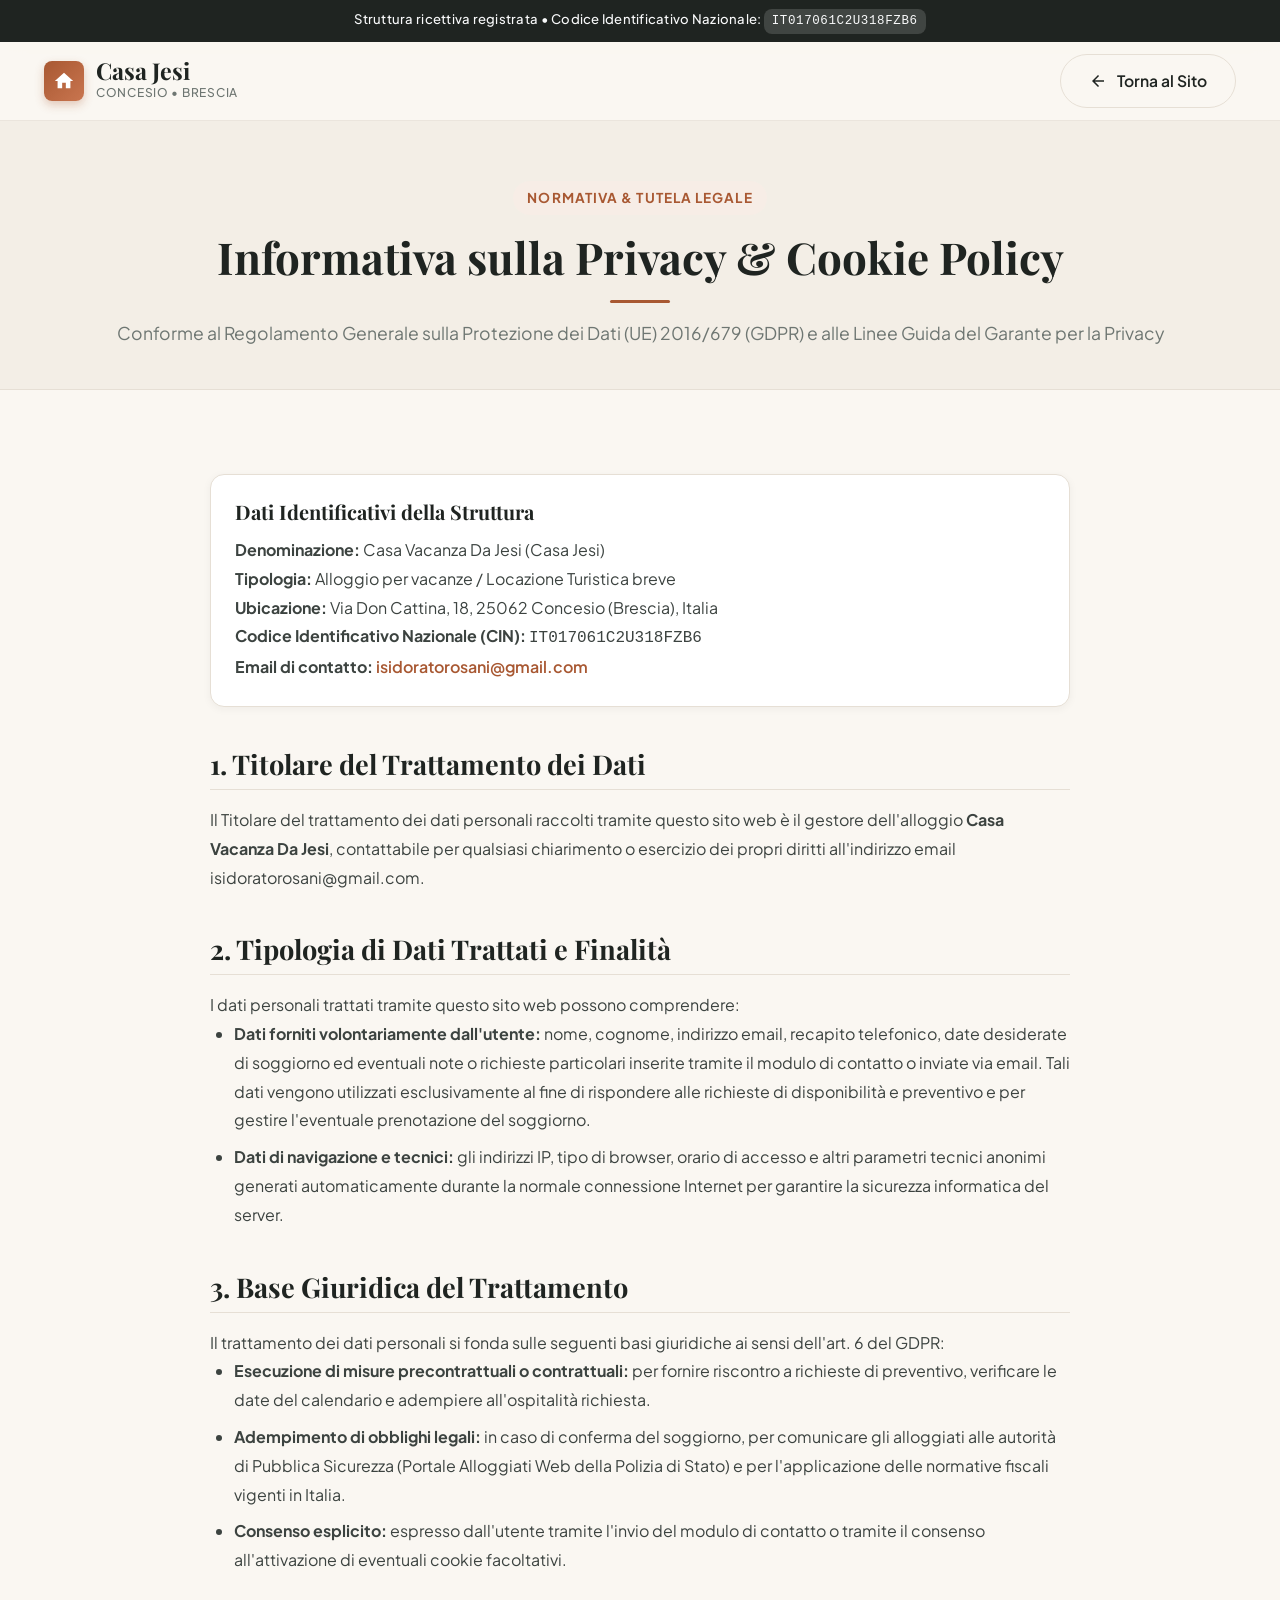
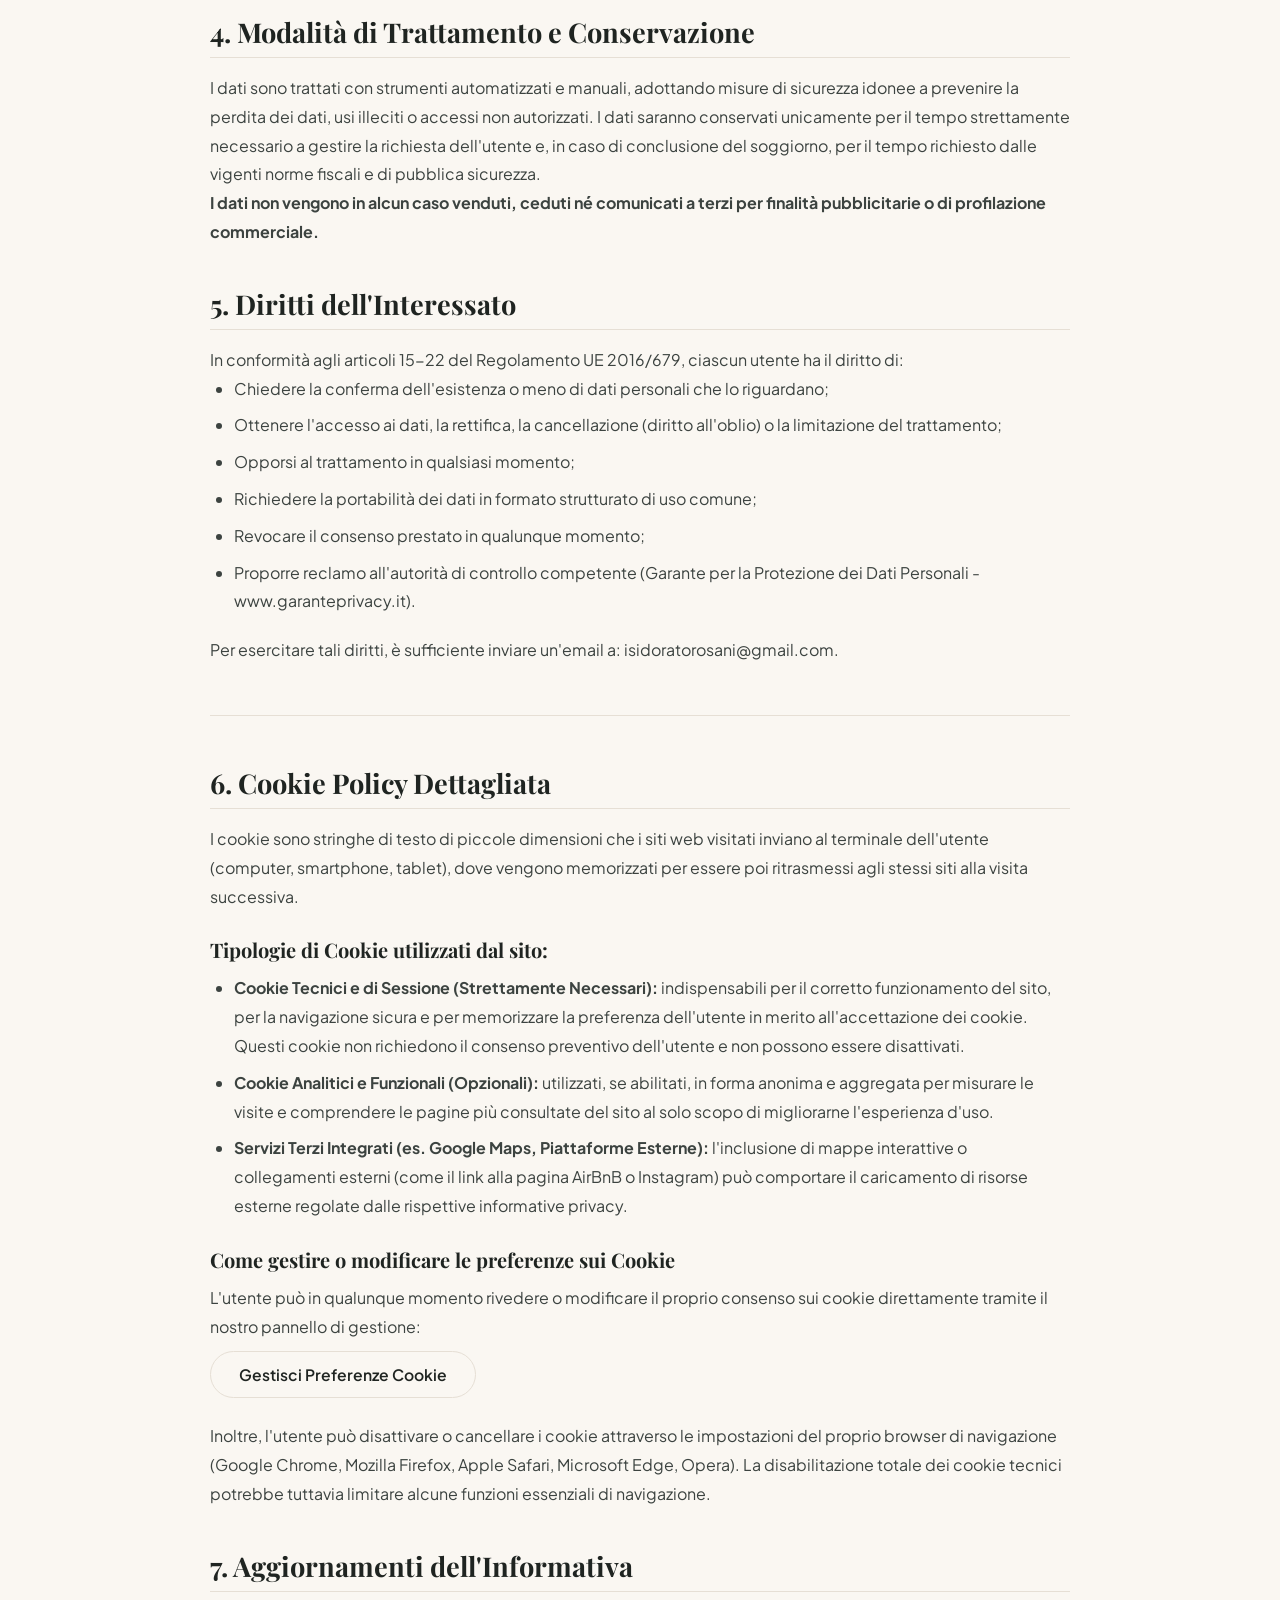
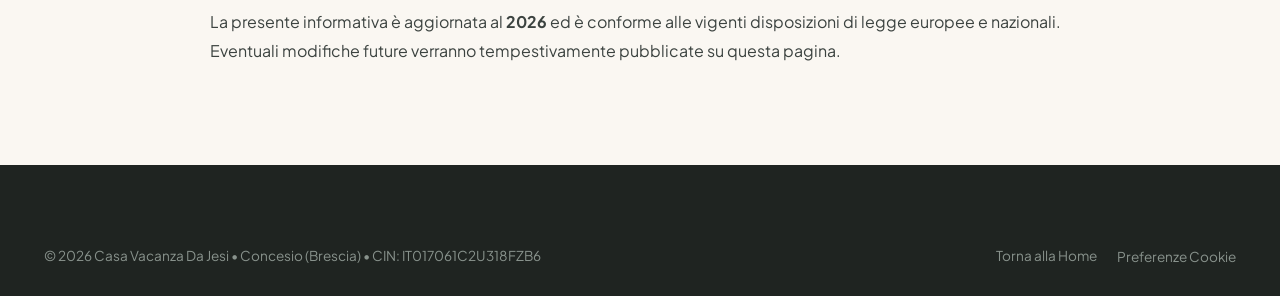
==== commit 0b8a0b64: "Aggiornato GDPR con mail personale" ====
--- a/BB_Client_Concesio_1/privacy-cookie-policy.html
+++ b/BB_Client_Concesio_1/privacy-cookie-policy.html
@@ -105,11 +105,11 @@
       <p><strong>Tipologia:</strong> Alloggio per vacanze / Locazione Turistica breve</p>
       <p><strong>Ubicazione:</strong> Via Don Cattina, 18, 25062 Concesio (Brescia), Italia</p>
       <p><strong>Codice Identificativo Nazionale (CIN):</strong> <code>IT017061C2U318FZB6</code></p>
-      <p><strong>Email di contatto:</strong> <a href="mailto:alessandro.vigo22@gmail.com" style="color:var(--color-primary); font-weight:600;">alessandro.vigo22@gmail.com</a></p>
+      <p><strong>Email di contatto:</strong> <a href="mailto:isidoratorosani@gmail.com" style="color:var(--color-primary); font-weight:600;">isidoratorosani@gmail.com</a></p>
     </div>
 
     <h2>1. Titolare del Trattamento dei Dati</h2>
-    <p>Il Titolare del trattamento dei dati personali raccolti tramite questo sito web è il gestore dell'alloggio <strong>Casa Vacanza Da Jesi</strong>, contattabile per qualsiasi chiarimento o esercizio dei propri diritti all'indirizzo email <a href="mailto:alessandro.vigo22@gmail.com">alessandro.vigo22@gmail.com</a>.</p>
+    <p>Il Titolare del trattamento dei dati personali raccolti tramite questo sito web è il gestore dell'alloggio <strong>Casa Vacanza Da Jesi</strong>, contattabile per qualsiasi chiarimento o esercizio dei propri diritti all'indirizzo email <a href="mailto:isidoratorosani@gmail.com">isidoratorosani@gmail.com</a>.</p>
 
     <h2>2. Tipologia di Dati Trattati e Finalità</h2>
     <p>I dati personali trattati tramite questo sito web possono comprendere:</p>
@@ -140,7 +140,7 @@
       <li>Revocare il consenso prestato in qualunque momento;</li>
       <li>Proporre reclamo all'autorità di controllo competente (Garante per la Protezione dei Dati Personali - <a href="https://www.garanteprivacy.it" target="_blank" rel="noopener">www.garanteprivacy.it</a>).</li>
     </ul>
-    <p>Per esercitare tali diritti, è sufficiente inviare un'email a: <a href="mailto:alessandro.vigo22@gmail.com">alessandro.vigo22@gmail.com</a>.</p>
+    <p>Per esercitare tali diritti, è sufficiente inviare un'email a: <a href="mailto:isidoratorosani@gmail.com">isidoratorosani@gmail.com</a>.</p>
 
     <hr style="margin: 50px 0; border: none; border-top: 1px solid var(--color-border);">
 
--- a/BB_Client_Concesio_1/css/style.css
+++ b/BB_Client_Concesio_1/css/style.css
@@ -395,6 +395,161 @@
   gap: 12px;
 }
 
+/* ==========================================================================
+   SELETTORE LINGUA (I18N MULTILINGUA)
+   ========================================================================== */
+.lang-selector-wrap {
+  position: relative;
+  display: inline-block;
+}
+
+.lang-btn-current {
+  display: inline-flex;
+  align-items: center;
+  gap: 6px;
+  background-color: var(--color-white);
+  border: 1px solid var(--color-border);
+  padding: 8px 14px;
+  border-radius: var(--radius-full);
+  font-family: var(--font-sans);
+  font-size: 0.88rem;
+  font-weight: 600;
+  color: var(--color-dark);
+  cursor: pointer;
+  transition: all var(--transition-fast);
+}
+
+.lang-btn-current:hover,
+.lang-btn-current[aria-expanded="true"] {
+  border-color: var(--color-primary);
+  color: var(--color-primary);
+  box-shadow: var(--shadow-sm);
+}
+
+.lang-btn-current .icon-globe {
+  width: 16px;
+  height: 16px;
+  fill: currentColor;
+}
+
+.lang-btn-current .lang-arrow {
+  font-size: 0.72rem;
+  transition: transform var(--transition-fast);
+}
+
+.lang-btn-current[aria-expanded="true"] .lang-arrow {
+  transform: rotate(180deg);
+}
+
+.lang-dropdown {
+  position: absolute;
+  top: calc(100% + 8px);
+  right: 0;
+  background: var(--color-white);
+  border: 1px solid var(--color-border);
+  border-radius: var(--radius-md);
+  box-shadow: var(--shadow-lg);
+  padding: 6px;
+  min-width: 145px;
+  display: none;
+  flex-direction: column;
+  gap: 2px;
+  z-index: 1200;
+  animation: fadeInDown 0.2s ease-out;
+}
+
+.lang-dropdown.show {
+  display: flex;
+}
+
+@keyframes fadeInDown {
+  from {
+    opacity: 0;
+    transform: translateY(-6px);
+  }
+  to {
+    opacity: 1;
+    transform: translateY(0);
+  }
+}
+
+.lang-option {
+  display: flex;
+  align-items: center;
+  gap: 8px;
+  background: transparent;
+  border: none;
+  border-radius: var(--radius-sm);
+  padding: 8px 12px;
+  font-family: var(--font-sans);
+  font-size: 0.88rem;
+  font-weight: 500;
+  color: var(--color-text);
+  cursor: pointer;
+  text-align: left;
+  width: 100%;
+  transition: background var(--transition-fast), color var(--transition-fast);
+}
+
+.lang-option:hover {
+  background-color: var(--color-bg);
+  color: var(--color-primary);
+}
+
+.lang-option.active {
+  background-color: var(--color-primary-light);
+  color: var(--color-primary);
+  font-weight: 700;
+}
+
+.lang-flag {
+  font-size: 1.1rem;
+}
+
+/* Pills lingua all'interno del menu mobile drawer */
+.mobile-lang-row {
+  display: none;
+  width: 100%;
+}
+
+.mobile-lang-label {
+  font-size: 0.82rem;
+  text-transform: uppercase;
+  letter-spacing: 0.05em;
+  font-weight: 700;
+  color: var(--color-text-muted);
+}
+
+.mobile-lang-pills {
+  display: flex;
+  gap: 8px;
+  width: 100%;
+}
+
+.lang-pill {
+  flex: 1;
+  display: inline-flex;
+  align-items: center;
+  justify-content: center;
+  gap: 6px;
+  padding: 9px 12px;
+  border-radius: var(--radius-full);
+  border: 1px solid var(--color-border);
+  background: var(--color-bg);
+  font-family: var(--font-sans);
+  font-size: 0.86rem;
+  font-weight: 600;
+  color: var(--color-dark);
+  cursor: pointer;
+  transition: all var(--transition-fast);
+}
+
+.lang-pill.active {
+  background: var(--color-primary);
+  color: var(--color-white);
+  border-color: var(--color-primary);
+}
+
 .mobile-menu-btn {
   display: none;
   background: transparent;
@@ -711,6 +866,10 @@
 .gallery-section {
   padding: 100px 0;
   background-color: var(--color-bg);
+}
+
+.carousel-hint-mobile {
+  display: none;
 }
 
 .gallery-filter-tabs {
@@ -1329,7 +1488,7 @@
 
 .reviews-grid {
   display: grid;
-  grid-template-columns: repeat(3, 1fr);
+  grid-template-columns: repeat(auto-fit, minmax(260px, 1fr));
   gap: 24px;
 }
 
@@ -1436,6 +1595,11 @@
   align-items: center;
 }
 
+.booking-banner-action .btn {
+  padding: 16px 36px;
+  font-size: 1.05rem;
+}
+
 .contact-layout {
   display: grid;
   grid-template-columns: 0.9fr 1.1fr;
@@ -1487,6 +1651,11 @@
   fill: currentColor;
 }
 
+.contact-entry-content {
+  min-width: 0;
+  flex: 1;
+}
+
 .contact-entry-content h5 {
   font-family: var(--font-sans);
   font-size: 0.82rem;
@@ -1501,6 +1670,8 @@
   font-size: 1.05rem;
   font-weight: 600;
   color: var(--color-dark);
+  overflow-wrap: anywhere;
+  word-break: break-word;
 }
 
 .contact-entry-content a:hover {
@@ -2165,7 +2336,7 @@
   }
 
   .contact-layout {
-    grid-template-columns: 1fr;
+    grid-template-columns: minmax(0, 1fr);
   }
 
   .footer-grid {
@@ -2213,27 +2384,226 @@
     display: none;
   }
 
+  .lang-btn-current {
+    padding: 6px 11px;
+    font-size: 0.82rem;
+    gap: 4px;
+  }
+
+  .mobile-lang-row {
+    display: flex;
+    flex-direction: column;
+    gap: 10px;
+    padding-top: 16px;
+    margin-top: 6px;
+    border-top: 1px solid var(--color-border);
+  }
+
   .stats-grid {
     grid-template-columns: repeat(2, 1fr);
     gap: 20px;
   }
 
+  .about-section,
+  .gallery-section,
+  .amenities-section,
+  .surroundings-section,
+  .transport-section,
+  .reviews-section,
+  .booking-section,
+  .faq-section {
+    padding: 60px 0;
+  }
+
+  .section-header {
+    margin-bottom: 30px;
+  }
+
+  /* Indicatore di scorrimento orizzontale mobile */
+  .carousel-hint-mobile {
+    display: inline-flex;
+    align-items: center;
+    gap: 8px;
+    font-size: 0.82rem;
+    font-weight: 600;
+    color: var(--color-primary);
+    background: var(--color-primary-light);
+    padding: 6px 14px;
+    border-radius: var(--radius-full);
+    margin-bottom: 18px;
+  }
+
+  .carousel-hint-mobile svg {
+    width: 14px;
+    height: 14px;
+    fill: currentColor;
+    animation: swipePulse 1.8s infinite ease-in-out;
+  }
+
+  @keyframes swipePulse {
+    0%, 100% { transform: translateX(0); }
+    50% { transform: translateX(5px); }
+  }
+
+  /* Filtri Galleria su Mobile: barra a scorrimento orizzontale fluida */
+  .gallery-filter-tabs {
+    justify-content: flex-start;
+    flex-wrap: nowrap;
+    overflow-x: auto;
+    -webkit-overflow-scrolling: touch;
+    gap: 8px;
+    margin-left: -24px;
+    margin-right: -24px;
+    padding-left: 24px;
+    padding-right: 24px;
+    padding-bottom: 8px;
+    margin-bottom: 16px;
+    scrollbar-width: none;
+  }
+
+  .gallery-filter-tabs::-webkit-scrollbar {
+    display: none;
+  }
+
+  .filter-btn {
+    flex: 0 0 auto;
+    white-space: nowrap;
+    padding: 8px 16px;
+    font-size: 0.86rem;
+  }
+
+  /* Carosello Galleria Mobile (Swipe orizzontale + Peek) */
+  .gallery-grid {
+    display: flex;
+    overflow-x: auto;
+    scroll-snap-type: x mandatory;
+    scroll-padding-left: 24px;
+    -webkit-overflow-scrolling: touch;
+    gap: 16px;
+    margin-left: -24px;
+    margin-right: -24px;
+    padding-left: 24px;
+    padding-right: 24px;
+    padding-bottom: 16px;
+    scrollbar-width: none;
+  }
+
+  .gallery-grid::-webkit-scrollbar {
+    display: none;
+  }
+
+  .gallery-card {
+    flex: 0 0 82%;
+    max-width: 320px;
+    scroll-snap-align: start;
+    box-shadow: var(--shadow-sm);
+  }
+
+  .gallery-img-wrap {
+    height: 220px;
+  }
+
+  /* Carosello Esperienze Dintorni Mobile (Swipe orizzontale + Peek) */
   .attractions-grid {
-    grid-template-columns: 1fr;
-  }
-
-  .gallery-grid {
-    grid-template-columns: 1fr;
+    display: flex;
+    overflow-x: auto;
+    scroll-snap-type: x mandatory;
+    scroll-padding-left: 24px;
+    -webkit-overflow-scrolling: touch;
+    gap: 16px;
+    margin-left: -24px;
+    margin-right: -24px;
+    padding-left: 24px;
+    padding-right: 24px;
+    padding-bottom: 16px;
+    scrollbar-width: none;
+  }
+
+  .attractions-grid::-webkit-scrollbar {
+    display: none;
+  }
+
+  .attraction-card {
+    flex: 0 0 84%;
+    max-width: 330px;
+    scroll-snap-align: start;
+    display: flex;
+    flex-direction: column;
+    box-shadow: var(--shadow-sm);
+  }
+
+  .attraction-header-visual {
+    height: 190px;
+  }
+
+  .attraction-content {
+    flex: 1;
+    display: flex;
+    flex-direction: column;
+    justify-content: space-between;
+    padding: 20px;
+  }
+
+  /* Carosello Servizi Mobile (Swipe orizzontale + Peek) */
+  .amenities-grid {
+    display: flex;
+    overflow-x: auto;
+    scroll-snap-type: x mandatory;
+    scroll-padding-left: 24px;
+    -webkit-overflow-scrolling: touch;
+    gap: 16px;
+    margin-left: -24px;
+    margin-right: -24px;
+    padding-left: 24px;
+    padding-right: 24px;
+    padding-bottom: 16px;
+    scrollbar-width: none;
+  }
+
+  .amenities-grid::-webkit-scrollbar {
+    display: none;
+  }
+
+  .amenity-card {
+    flex: 0 0 80%;
+    max-width: 300px;
+    scroll-snap-align: start;
+    box-shadow: var(--shadow-sm);
+  }
+
+  .contact-layout {
+    grid-template-columns: minmax(0, 1fr);
+    gap: 28px;
+  }
+
+  .contact-direct-card,
+  .booking-form-card {
+    padding: 28px 20px;
+    border-radius: var(--radius-md);
+  }
+
+  .contact-entry {
+    gap: 14px;
+  }
+
+  .contact-entry-content a,
+  .contact-entry-content p {
+    font-size: 0.98rem;
+    overflow-wrap: anywhere;
+    word-break: break-word;
   }
 
   .form-grid-row {
     grid-template-columns: 1fr;
+    gap: 14px;
+    margin-bottom: 14px;
   }
 
   .booking-banner-card {
     flex-direction: column;
     text-align: center;
-    padding: 36px 24px;
+    padding: 32px 20px;
+    gap: 24px;
   }
 
   .booking-banner-action {
@@ -2242,6 +2612,8 @@
 
   .booking-banner-action .btn {
     width: 100%;
+    padding: 14px 20px;
+    font-size: 1rem;
   }
 
   .reviews-header-card {
@@ -2252,6 +2624,36 @@
 
   .reviews-summary-left {
     flex-direction: column;
+  }
+
+  /* Carosello Recensioni Mobile (Swipe orizzontale + Peek) */
+  .reviews-grid {
+    display: flex;
+    overflow-x: auto;
+    scroll-snap-type: x mandatory;
+    scroll-padding-left: 24px;
+    -webkit-overflow-scrolling: touch;
+    gap: 16px;
+    margin-left: -24px;
+    margin-right: -24px;
+    padding-left: 24px;
+    padding-right: 24px;
+    padding-bottom: 16px;
+    scrollbar-width: none;
+  }
+
+  .reviews-grid::-webkit-scrollbar {
+    display: none;
+  }
+
+  .review-card {
+    flex: 0 0 85%;
+    max-width: 330px;
+    scroll-snap-align: start;
+    box-shadow: var(--shadow-sm);
+    display: flex;
+    flex-direction: column;
+    justify-content: space-between;
   }
 
   .footer-grid {
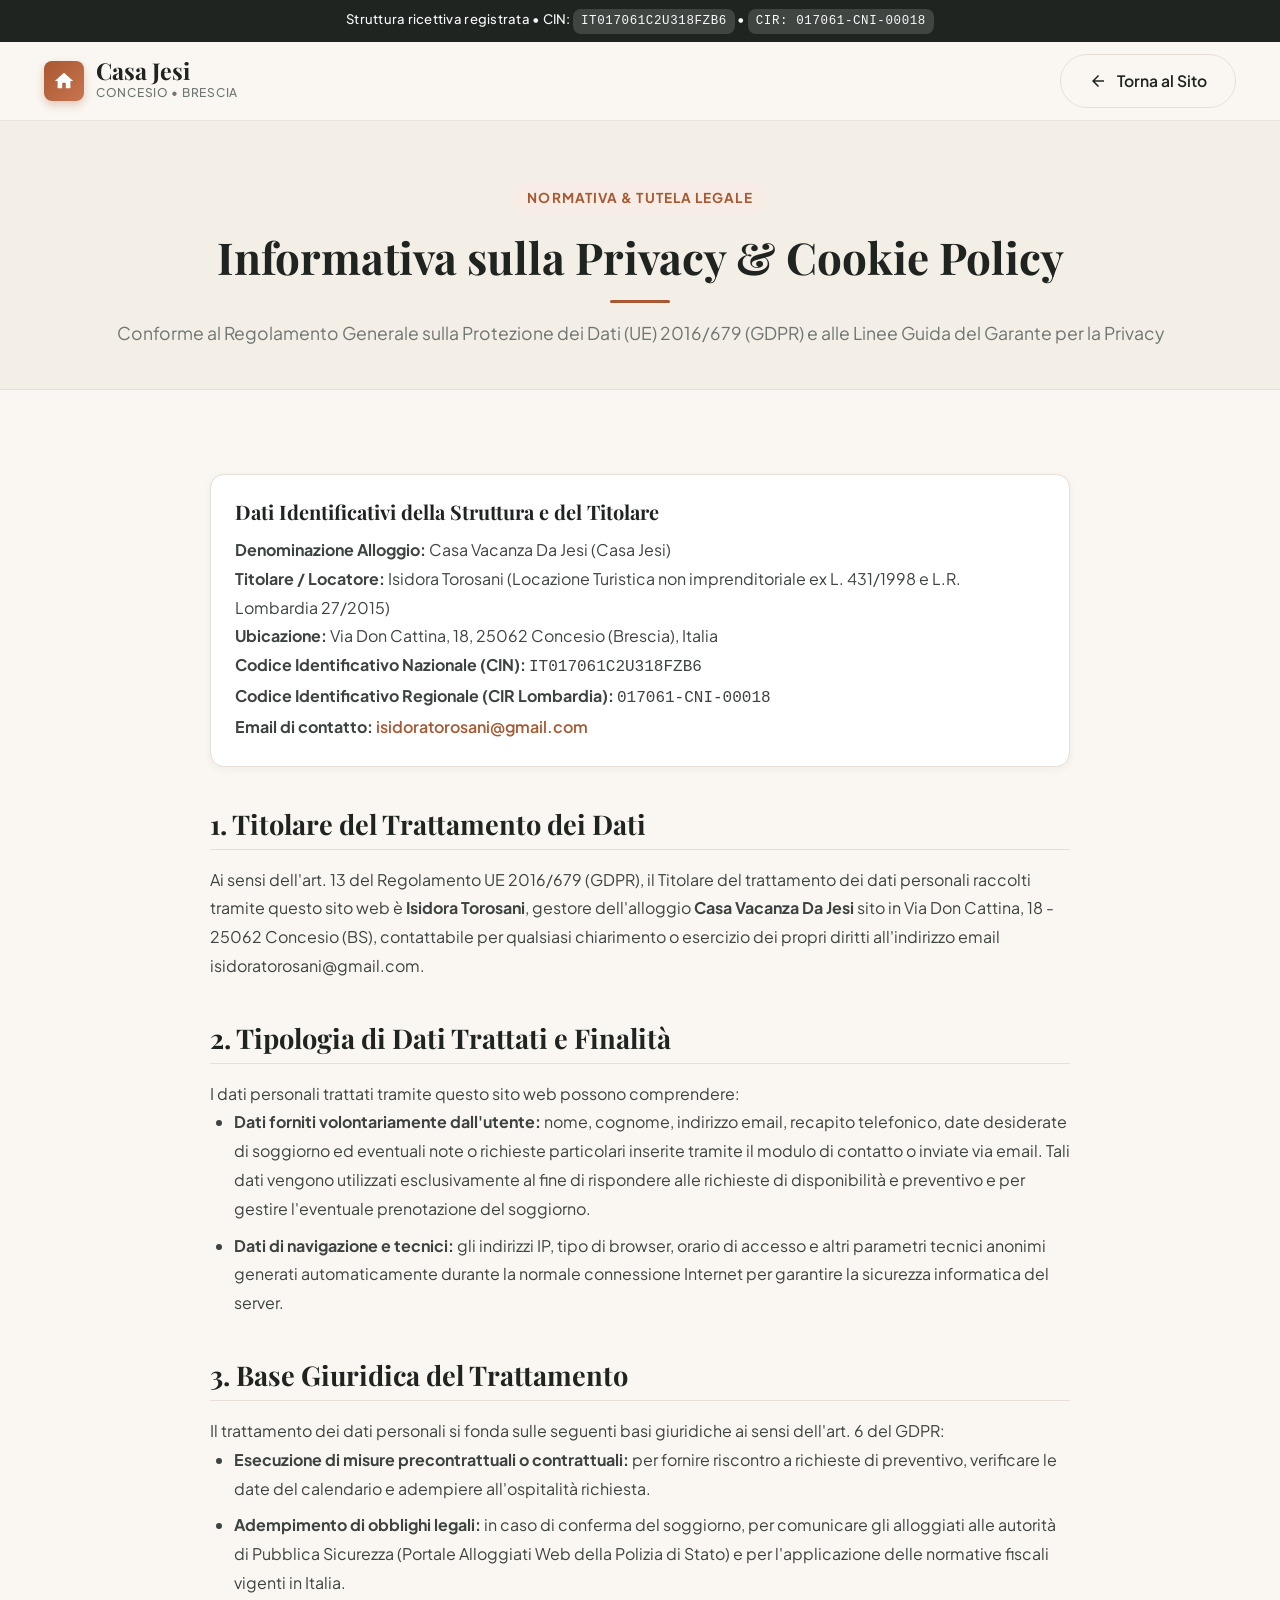
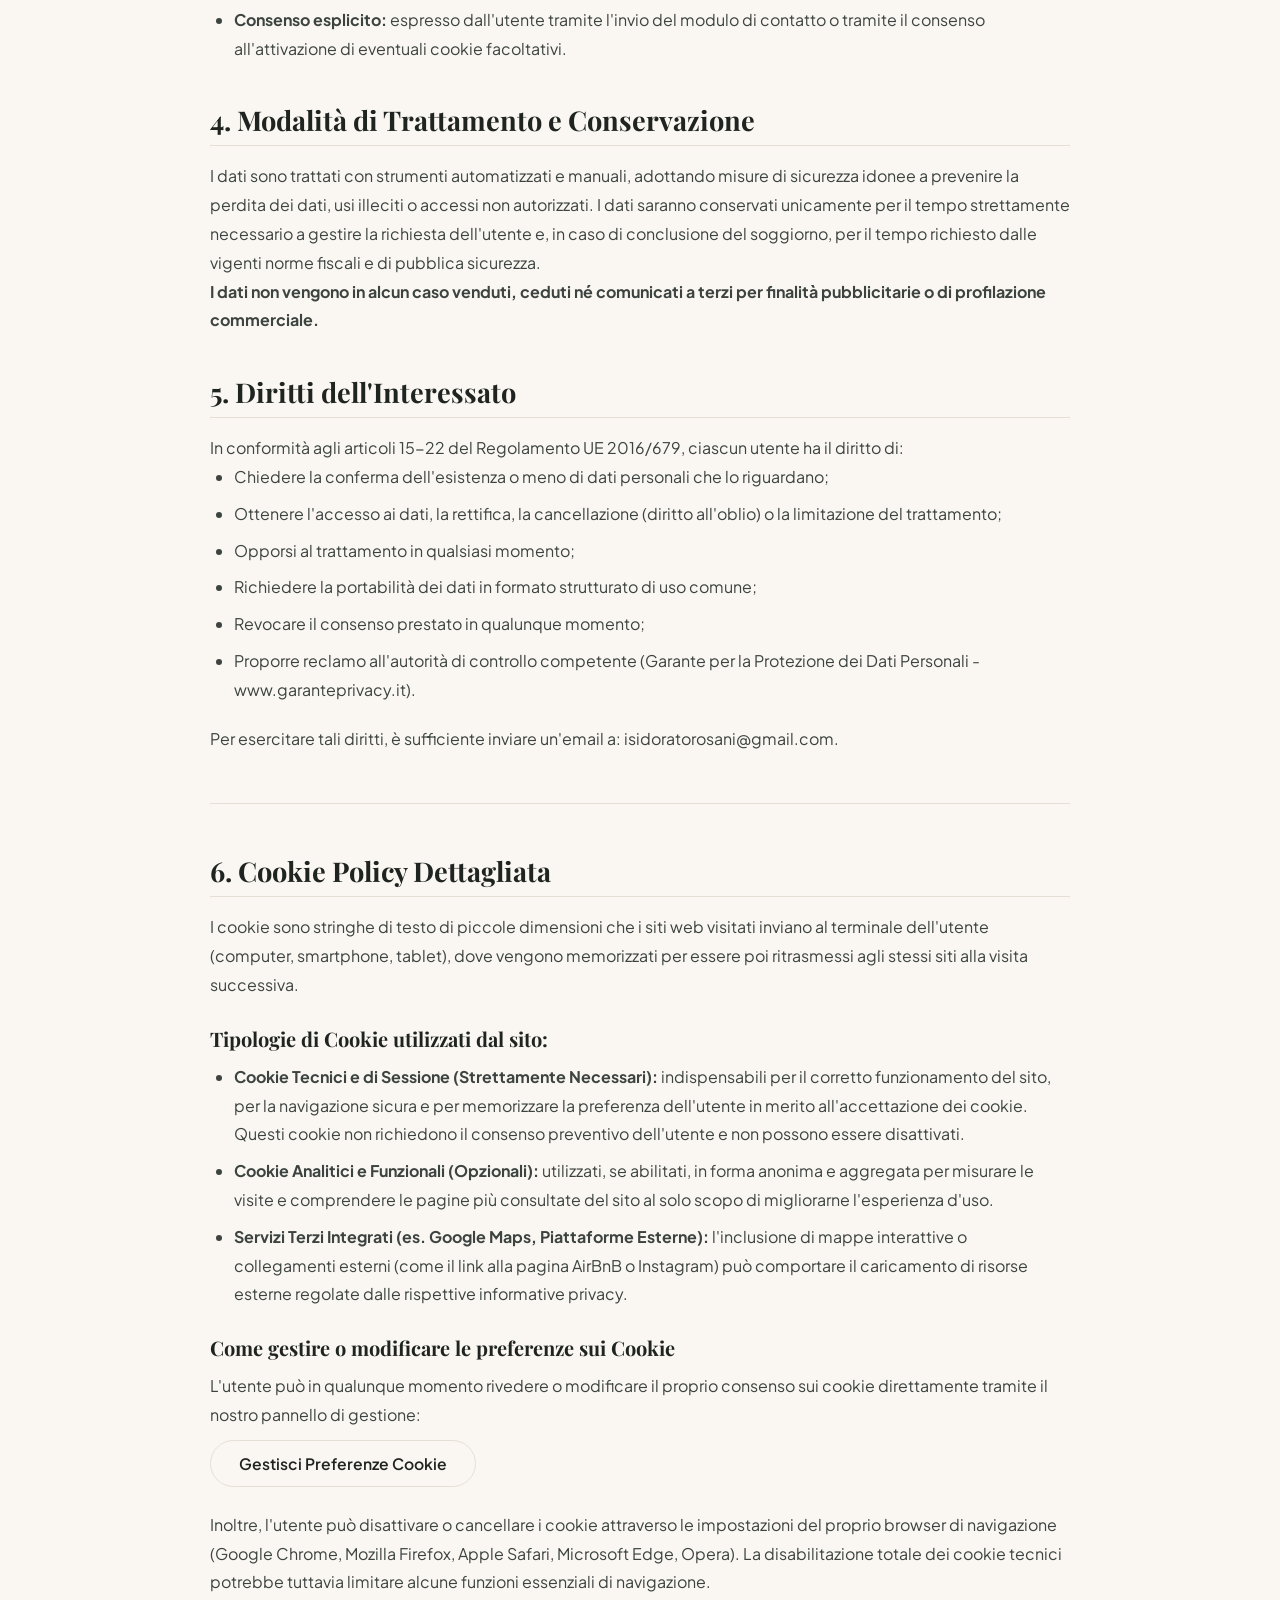
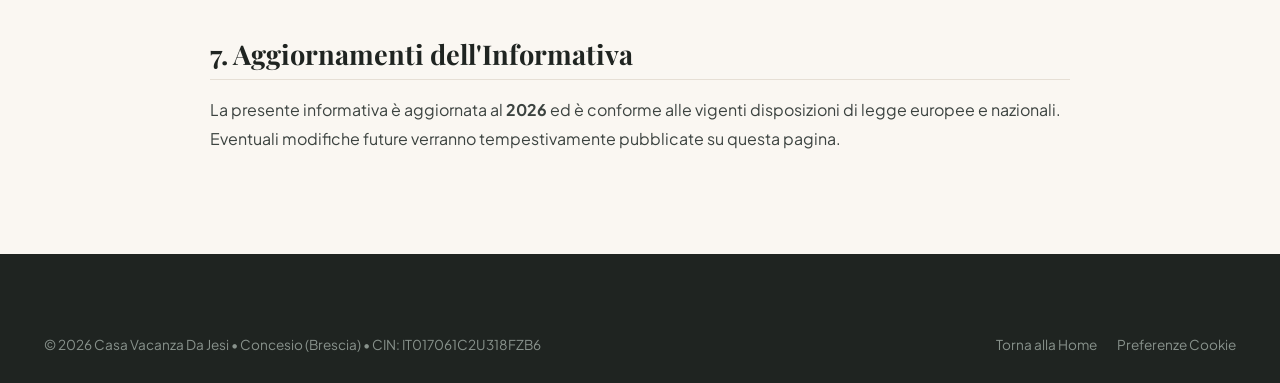
==== commit 2fc895fe: "Allineato fattori burocratici" ====
--- a/BB_Client_Concesio_1/privacy-cookie-policy.html
+++ b/BB_Client_Concesio_1/privacy-cookie-policy.html
@@ -60,7 +60,7 @@
 
   <!-- Top Announcement -->
   <div class="top-announcement">
-    <span>Struttura ricettiva registrata • Codice Identificativo Nazionale: <span class="cin-badge">IT017061C2U318FZB6</span></span>
+    <span>Struttura ricettiva registrata • CIN: <span class="cin-badge">IT017061C2U318FZB6</span> • <span class="cin-badge">CIR: 017061-CNI-00018</span></span>
   </div>
 
   <!-- Header -->
@@ -100,16 +100,17 @@
   <main class="container legal-content">
 
     <div class="legal-badge-card">
-      <h3 style="margin-top:0;">Dati Identificativi della Struttura</h3>
-      <p><strong>Denominazione:</strong> Casa Vacanza Da Jesi (Casa Jesi)</p>
-      <p><strong>Tipologia:</strong> Alloggio per vacanze / Locazione Turistica breve</p>
+      <h3 style="margin-top:0;">Dati Identificativi della Struttura e del Titolare</h3>
+      <p><strong>Denominazione Alloggio:</strong> Casa Vacanza Da Jesi (Casa Jesi)</p>
+      <p><strong>Titolare / Locatore:</strong> Isidora Torosani (Locazione Turistica non imprenditoriale ex L. 431/1998 e L.R. Lombardia 27/2015)</p>
       <p><strong>Ubicazione:</strong> Via Don Cattina, 18, 25062 Concesio (Brescia), Italia</p>
       <p><strong>Codice Identificativo Nazionale (CIN):</strong> <code>IT017061C2U318FZB6</code></p>
-      <p><strong>Email di contatto:</strong> <a href="mailto:isidoratorosani@gmail.com" style="color:var(--color-primary); font-weight:600;">isidoratorosani@gmail.com</a></p>
+      <p><strong>Codice Identificativo Regionale (CIR Lombardia):</strong> <code>017061-CNI-00018</code></p>
+      <p><strong>Email di contatto:</strong> <a href="mailto:isidoratorosani@gmail.com" class="protected-email" data-user="isidoratorosani" data-domain="gmail.com" style="color:var(--color-primary); font-weight:600;">isidoratorosani@gmail.com</a></p>
     </div>
 
     <h2>1. Titolare del Trattamento dei Dati</h2>
-    <p>Il Titolare del trattamento dei dati personali raccolti tramite questo sito web è il gestore dell'alloggio <strong>Casa Vacanza Da Jesi</strong>, contattabile per qualsiasi chiarimento o esercizio dei propri diritti all'indirizzo email <a href="mailto:isidoratorosani@gmail.com">isidoratorosani@gmail.com</a>.</p>
+    <p>Ai sensi dell'art. 13 del Regolamento UE 2016/679 (GDPR), il Titolare del trattamento dei dati personali raccolti tramite questo sito web è <strong>Isidora Torosani</strong>, gestore dell'alloggio <strong>Casa Vacanza Da Jesi</strong> sito in Via Don Cattina, 18 - 25062 Concesio (BS), contattabile per qualsiasi chiarimento o esercizio dei propri diritti all'indirizzo email <a href="mailto:isidoratorosani@gmail.com" class="protected-email" data-user="isidoratorosani" data-domain="gmail.com">isidoratorosani@gmail.com</a>.</p>
 
     <h2>2. Tipologia di Dati Trattati e Finalità</h2>
     <p>I dati personali trattati tramite questo sito web possono comprendere:</p>
@@ -140,7 +141,7 @@
       <li>Revocare il consenso prestato in qualunque momento;</li>
       <li>Proporre reclamo all'autorità di controllo competente (Garante per la Protezione dei Dati Personali - <a href="https://www.garanteprivacy.it" target="_blank" rel="noopener">www.garanteprivacy.it</a>).</li>
     </ul>
-    <p>Per esercitare tali diritti, è sufficiente inviare un'email a: <a href="mailto:isidoratorosani@gmail.com">isidoratorosani@gmail.com</a>.</p>
+    <p>Per esercitare tali diritti, è sufficiente inviare un'email a: <a href="mailto:isidoratorosani@gmail.com" class="protected-email" data-user="isidoratorosani" data-domain="gmail.com">isidoratorosani@gmail.com</a>.</p>
 
     <hr style="margin: 50px 0; border: none; border-top: 1px solid var(--color-border);">
 
@@ -204,7 +205,7 @@
           <div class="cookie-cat-top">
             <h4>Cookie Analitici Anonimi</h4>
             <label class="switch">
-              <input type="checkbox" id="cookieAnalytics" checked>
+              <input type="checkbox" id="cookieAnalytics">
               <span class="slider"></span>
             </label>
           </div>
--- a/BB_Client_Concesio_1/css/style.css
+++ b/BB_Client_Concesio_1/css/style.css
@@ -1419,6 +1419,56 @@
   height: 100%;
   min-height: 420px;
   border: none;
+}
+
+.map-cookie-placeholder {
+  display: flex;
+  align-items: center;
+  justify-content: center;
+  width: 100%;
+  height: 100%;
+  min-height: 420px;
+  padding: 36px 28px;
+  background: linear-gradient(135deg, var(--color-bg-alt) 0%, var(--color-primary-light) 100%);
+  text-align: center;
+}
+
+.map-cookie-placeholder-inner {
+  max-width: 420px;
+  display: flex;
+  flex-direction: column;
+  align-items: center;
+  gap: 14px;
+}
+
+.map-cookie-icon {
+  width: 56px;
+  height: 56px;
+  border-radius: 50%;
+  background: var(--color-white);
+  color: var(--color-primary);
+  display: flex;
+  align-items: center;
+  justify-content: center;
+  box-shadow: var(--shadow-sm);
+}
+
+.map-cookie-icon svg {
+  width: 28px;
+  height: 28px;
+  fill: currentColor;
+}
+
+.map-cookie-placeholder-inner h4 {
+  font-size: 1.2rem;
+  color: var(--color-dark);
+}
+
+.map-cookie-placeholder-inner p {
+  font-size: 0.92rem;
+  color: var(--color-text-muted);
+  line-height: 1.55;
+  margin-bottom: 6px;
 }
 
 .map-actions {
